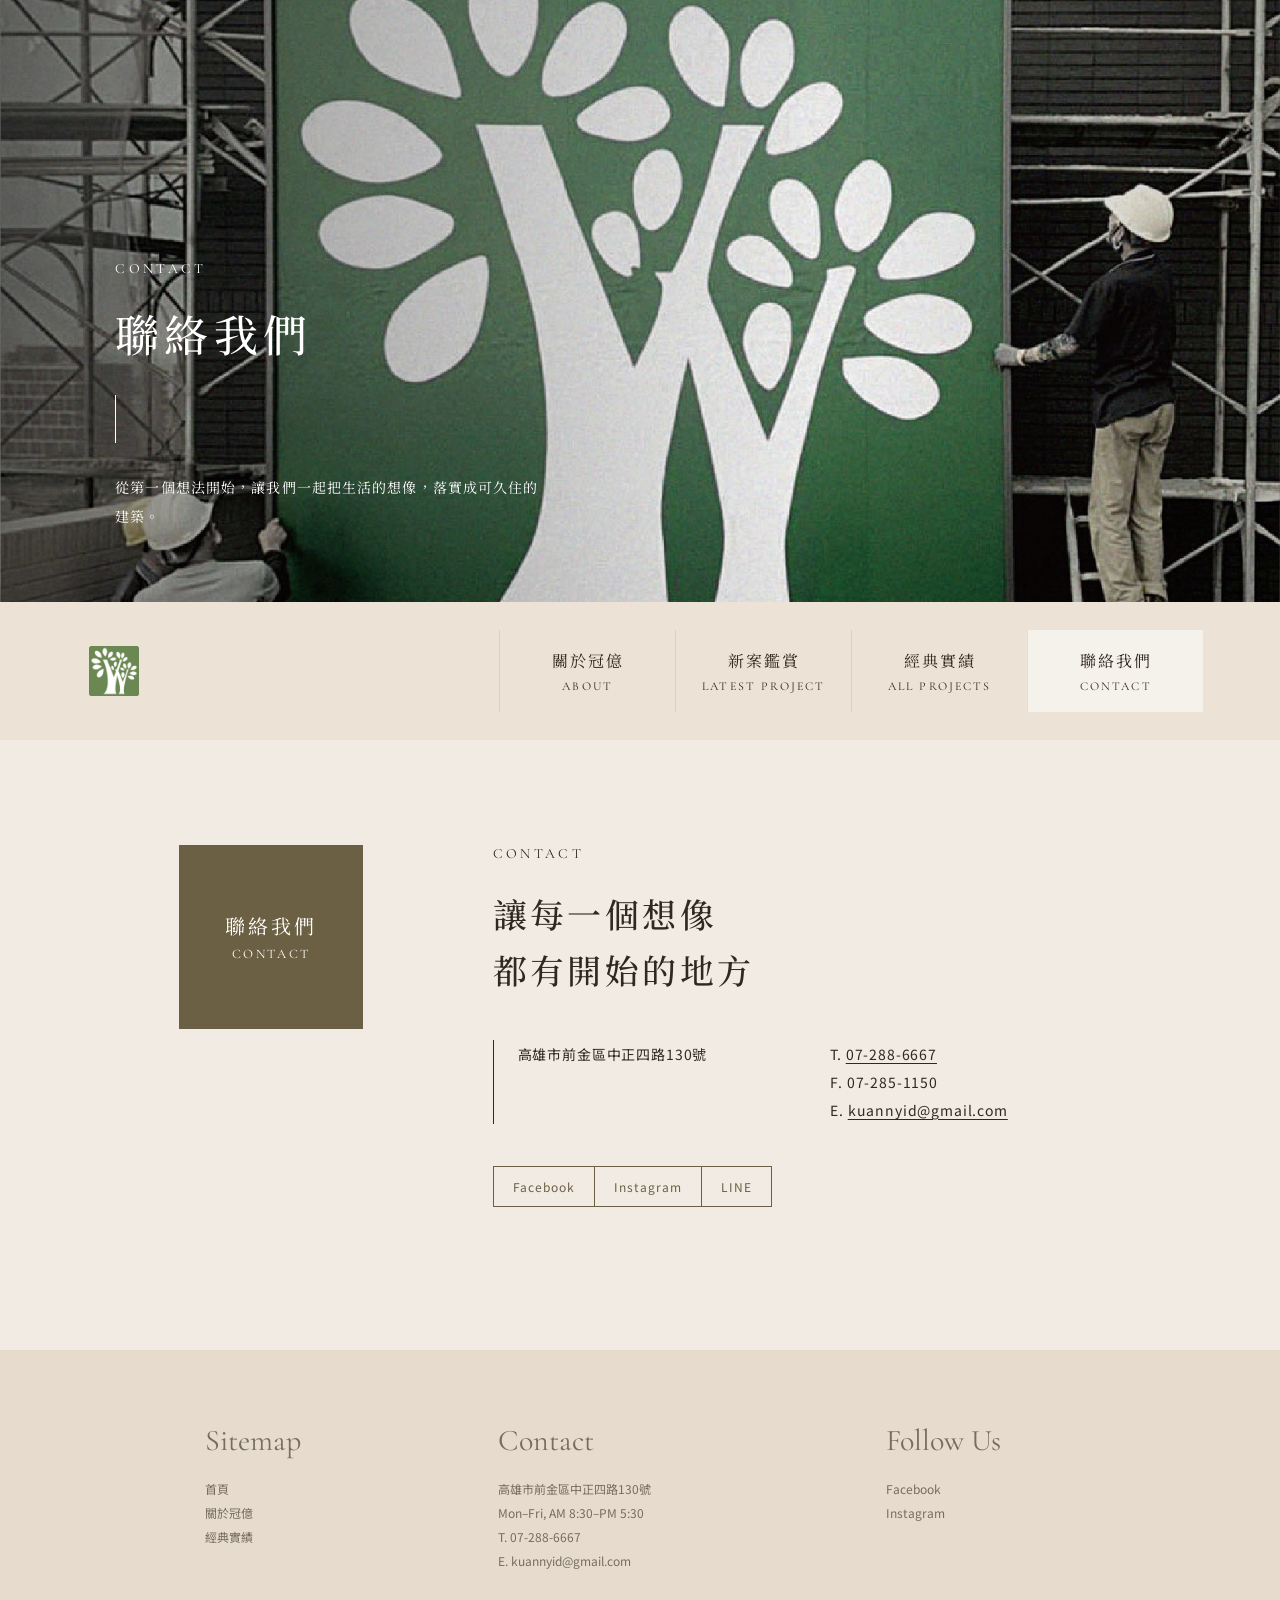
==== v2/new-design/contact.html @ d9b37ddb "feat: publish new design pages" ====
<!doctype html>
<html lang="zh-Hant">
  <head>
    <meta charset="UTF-8" />
    <meta name="viewport" content="width=device-width, initial-scale=1.0" />
    <meta name="description" content="聯絡冠億建設。" />
    <title>聯絡我們｜冠億建設</title>
    <link rel="preconnect" href="https://fonts.googleapis.com" />
    <link rel="preconnect" href="https://fonts.gstatic.com" crossorigin />
    <link href="https://fonts.googleapis.com/css2?family=Cormorant+Garamond:wght@400;500;600&family=Noto+Serif+TC:wght@400;500;600&family=Noto+Sans+TC:wght@400;500&display=swap" rel="stylesheet" />
    <link rel="icon" href="IMG/favicon.ico" sizes="any" />
    <link rel="stylesheet" href="new-styles.css?v=21" />
  </head>
  <body class="reference-page contact-page">
    <div class="mobile-contact">
    <header class="site-header"><a class="site-logo" href="new-index.html" aria-label="冠億建設首頁"><img src="IMG/logo.jpg" alt="" /><span class="sr-only">冠億建設</span></a><div class="site-menu"><button class="menu-button" type="button" aria-expanded="false" aria-controls="site-nav"><span></span><span></span><span></span><b class="sr-only">開啟選單</b></button><nav id="site-nav" aria-label="主要導覽"><button class="menu-close" type="button" aria-label="關閉選單">×</button><a href="new-index.html">首頁</a><a href="about.html">關於冠億</a><a href="projects.html">經典實績</a><a aria-current="page" href="contact.html">聯絡我們</a></nav></div></header>
    <main><section class="page-title contact-page-title"><p class="section-label">CONTACT</p><h1>聯絡我們</h1><p>從第一個想法開始，讓我們一起把生活的想像，落實成可久住的建築。</p></section></main>
    <footer class="contact-section"><img src="IMG/webp/contact-construction-sign.webp" alt="冠億建設施工中的品牌招牌" /><div class="contact-title"><span>聯絡我們</span><small>CONTACT</small></div><div class="contact-copy"><h2>Contact</h2><p>高雄市前金區中正四路130號<br />T. <a href="tel:+88672886667">07-288-6667</a><br />F. 07-285-1150<br />E. <a href="mailto:kuannyid@gmail.com">kuannyid@gmail.com</a></p></div><div class="social-links" aria-label="社群連結"><a href="contact.html">Facebook</a><a href="contact.html">Instagram</a><a href="contact.html">LINE</a></div><small class="copyright">© 2026 KUAN YI CONSTRUCTION.</small></footer>
    <footer class="mobile-footer"><div><h2>Sitemap</h2><a href="new-index.html">首頁</a><a href="about.html">關於冠億</a><a href="projects.html">經典實績</a></div><div><h2>Contact</h2><p>高雄市前金區中正四路130號<br />Mon–Fri, AM 8:30–PM 5:30<br />T. 07-288-6667<br />E. kuannyid@gmail.com</p></div><div><h2>Follow Us</h2><a href="contact.html">Facebook</a><a href="contact.html">Instagram</a></div></footer>
    </div>
    <main class="desktop-contact">
      <h1 class="sr-only">聯絡冠億建設</h1>
      <section class="desktop-contact-hero" aria-label="聯絡我們主視覺"><img src="IMG/contact-construction-sign.jpg" alt="冠億建設施工中的品牌招牌" /><div><p>CONTACT</p><h1>聯絡我們</h1><span></span><p>從第一個想法開始，讓我們一起把生活的想像，落實成可久住的建築。</p></div></section>
      <nav class="desktop-nav" aria-label="主要導覽"><a class="desktop-logo" href="new-index.html"><img src="IMG/logo.jpg" alt="" /><span class="sr-only">冠億建設</span></a><a href="about.html">關於冠億<small>ABOUT</small></a><a href="projects.html">新案鑑賞<small>LATEST PROJECT</small></a><a href="projects.html">經典實績<small>ALL PROJECTS</small></a><a aria-current="page" href="contact.html">聯絡我們<small>CONTACT</small></a></nav>
      <section class="desktop-contact-details" aria-labelledby="desktop-contact-title"><div class="desktop-contact-panel"><span>聯絡我們</span><small>CONTACT</small></div><div class="desktop-contact-copy"><p>CONTACT</p><h2 id="desktop-contact-title">讓每一個想像<br />都有開始的地方</h2><div><p>高雄市前金區中正四路130號</p><p>T. <a href="tel:+88672886667">07-288-6667</a><br />F. 07-285-1150<br />E. <a href="mailto:kuannyid@gmail.com">kuannyid@gmail.com</a></p></div><nav aria-label="社群連結"><a href="contact.html">Facebook</a><a href="contact.html">Instagram</a><a href="contact.html">LINE</a></nav></div></section>
      <footer class="desktop-footer"><div><h2>Sitemap</h2><a href="new-index.html">首頁</a><a href="about.html">關於冠億</a><a href="projects.html">經典實績</a></div><div><h2>Contact</h2><p>高雄市前金區中正四路130號<br />Mon–Fri, AM 8:30–PM 5:30<br />T. 07-288-6667<br />E. kuannyid@gmail.com</p></div><div><h2>Follow Us</h2><a href="contact.html">Facebook</a><a href="contact.html">Instagram</a></div></footer>
    </main>
    <script src="app.js?v=10"></script>
  </body>
</html>
---- v2/new-design/new-styles.css ----
:root { --paper:#e7dfd3; --paper-light:#f4f0e9; --ink:#31281f; --olive:#6b6043; --rose:#bca097; --line:rgba(49,40,31,.28); }
* { box-sizing:border-box; }
html { scroll-behavior:smooth; }
body { background:var(--paper); color:var(--ink); font-family:"Noto Serif TC",serif; margin:0; }
a { color:inherit; text-decoration:none; }
img { display:block; max-width:100%; }
button { font:inherit; }
::selection { background:var(--olive); color:#fff; }
.sr-only { clip:rect(0 0 0 0); clip-path:inset(50%); height:1px; overflow:hidden; position:absolute; white-space:nowrap; width:1px; }
main,.contact-section { margin:auto; max-width:540px; overflow:hidden; }
.hero { background:var(--paper-light); overflow:hidden; position:relative; }.hero-carousel { height:min(177.78vw,960px); min-height:560px; }.hero-carousel .carousel-track { aspect-ratio:auto; height:100%; }.hero-slide { inset:0; opacity:0; position:absolute; transition:opacity .5s ease; }.hero-slide.is-active { opacity:1; }.hero-slide img { height:100%; object-fit:cover; object-position:center; width:100%; }.hero-brand { background:rgba(244,240,233,.94); color:var(--ink); font-size:19px; height:84px; left:0; letter-spacing:.08em; line-height:1.1; padding:22px 9%; position:absolute; top:0; width:156px; z-index:2; }.hero-brand small { display:block; font-family:"Cormorant Garamond",serif; font-size:12px; letter-spacing:.2em; margin-top:3px; }.hero-caption { bottom:52px; color:#fff; left:0; padding:0 9%; position:absolute; text-align:center; text-shadow:0 1px 8px rgba(0,0,0,.35); width:100%; z-index:2; }.hero-caption p { font-size:21px; letter-spacing:.13em; margin:0 0 10px; }.hero-caption small { font-family:"Cormorant Garamond",serif; font-size:11px; letter-spacing:.2em; line-height:1.55; }.hero-carousel .carousel-pagination { bottom:20px; gap:9px; justify-content:flex-end; padding-right:9%; }.hero-carousel .carousel-pagination button { background:rgba(255,255,255,.72); border-color:#fff; }.hero-carousel .carousel-pagination button.is-active { background:#fff; }.hero-navigation { background:rgba(244,240,233,.94); height:84px; position:absolute; right:0; top:0; width:72px; z-index:3; }.hero-navigation .menu-button { position:relative; }.hero-navigation #site-nav { background:var(--paper-light); box-shadow:-12px 12px 24px rgba(49,40,31,.1); min-height:330px; padding:78px 26px 24px; position:absolute; right:0; top:0; width:235px; }.menu-button { align-items:center; background:transparent; border:0; cursor:pointer; display:flex; flex-direction:column; gap:7px; justify-content:center; min-height:62px; padding:16px 20px; position:absolute; right:0; top:0; width:72px; }.menu-button span { background:var(--ink); display:block; height:1px; width:28px; }#site-nav { display:none; padding:86px 24px 20px; }#site-nav.open { display:block; }#site-nav a { border-bottom:1px solid var(--line); display:block; font-size:16px; letter-spacing:.13em; padding:17px 0; text-align:center; }.section-label { font-family:"Cormorant Garamond",serif; font-size:12px; letter-spacing:.22em; margin:0 0 18px; }.section-heading h2,.belief-section h2,.sustainability-section h2,.contact-copy h2 { font-size:clamp(31px,8vw,45px); font-weight:500; letter-spacing:.05em; line-height:1.45; margin:0 0 27px; }.belief-section > p:last-child { font-size:15px; line-height:2.05; margin:0; }
.belief-section { background:var(--paper); padding:80px 9% 92px; text-align:center; }.belief-section h2 { font-size:clamp(29px,7vw,39px); }.belief-rule { background:var(--ink); height:42px; margin:30px auto; width:1px; }.belief-section > p:last-child { margin:auto; max-width:25ch; }
.history-section,.project-section { padding:76px 0 86px; }.history-section { background:var(--paper-light); }.project-section { background:var(--paper); }.section-heading { padding:0 9% 31px; }.section-heading h2 { margin:0; }
.carousel { overflow:hidden; position:relative; }.carousel-track { aspect-ratio:4 / 5.5; position:relative; }.history-card,.project-card { inset:0; opacity:0; position:absolute; transition:opacity .35s ease; }.history-card.is-active,.project-card.is-active { opacity:1; }.history-card { background:var(--paper); display:block; }.history-card > img { display:block; height:37%; margin:12% auto 0; object-fit:cover; width:74%; }.history-card-copy { padding:8% 0 0; text-align:center; }.history-card time { display:block; font-family:"Cormorant Garamond",serif; font-size:clamp(58px,14vw,76px); line-height:.84; }.history-card time em { color:var(--rose); display:block; font-style:normal; }.history-card-copy p { border-left:1px solid var(--ink); font-size:13px; line-height:1.9; margin:25px auto 0; max-width:190px; padding-left:13px; text-align:left; }
.project-card { background:var(--paper-light); display:grid; grid-template-rows:62% 38%; }.project-card > img { height:100%; object-fit:contain; object-position:center; padding:0; width:100%; }.project-card > div { padding:25px 13% 0; text-align:center; }.project-card span,.project-card p { font-family:"Noto Sans TC",sans-serif; font-size:12px; letter-spacing:.1em; margin:0; }.project-card h3 { color:var(--olive); font-size:clamp(35px,10vw,54px); font-weight:500; letter-spacing:.08em; margin:13px 0 4px; }.carousel-pagination { bottom:86px; display:flex; gap:8px; justify-content:center; left:0; position:absolute; right:0; z-index:2; }.carousel-pagination button { background:rgba(244,240,233,.82); border:1px solid var(--olive); border-radius:50%; cursor:pointer; height:9px; padding:0; width:9px; }.carousel-pagination button.is-active { background:var(--olive); }.carousel-pagination button:focus-visible { outline:2px solid var(--ink); outline-offset:3px; }.carousel-controls { bottom:20px; display:flex; gap:15px; justify-content:center; left:0; position:absolute; right:0; z-index:2; }.carousel-control { background:rgba(244,240,233,.88); border:1px solid var(--olive); border-radius:50%; cursor:pointer; height:55px; position:relative; width:55px; }.carousel-control::before { border-right:1px solid var(--olive); border-top:1px solid var(--olive); content:""; height:14px; left:18px; position:absolute; top:19px; transform:rotate(45deg); width:14px; }.carousel-prev::before { left:23px; transform:rotate(-135deg); }.carousel-control:focus-visible { outline:2px solid var(--ink); outline-offset:3px; }
.sustainability-section { background:var(--paper); }.sustainability-section > img { height:auto; width:100%; }
.contact-section { background:var(--paper-light); padding-bottom:48px; position:relative; }.contact-section > img { aspect-ratio:1; height:auto; object-fit:cover; object-position:center; width:100%; }.contact-title { align-items:center; background:var(--olive); color:#fff; display:flex; flex-direction:column; height:192px; justify-content:center; margin:-54px auto 0; position:relative; width:192px; }.contact-title span { font-size:21px; letter-spacing:.1em; }.contact-title small { font-family:"Cormorant Garamond",serif; font-size:16px; letter-spacing:.16em; margin-top:4px; }.contact-copy { padding:48px 13% 28px; }.contact-copy h2 { color:var(--olive); font-family:"Cormorant Garamond",serif; font-size:43px; margin-bottom:15px; }.contact-copy p { border-left:1px solid var(--line); color:#6e655c; font-family:"Noto Sans TC",sans-serif; font-size:13px; line-height:1.9; margin:0; padding-left:18px; }.social-links { display:flex; justify-content:center; padding:8px 9%; }.social-links a { border:1px solid var(--olive); color:var(--olive); font-family:"Noto Sans TC",sans-serif; font-size:11px; letter-spacing:.04em; padding:8px 10px; }.social-links a + a { border-left:0; }.copyright { color:#766d62; display:block; font-family:"Noto Sans TC",sans-serif; font-size:9px; margin-top:22px; text-align:center; }
.menu-close { background:transparent; border:0; color:var(--ink); cursor:pointer; font-family:"Noto Sans TC",sans-serif; font-size:32px; font-weight:300; height:58px; line-height:1; padding:0; position:absolute; right:7px; top:8px; width:58px; }.menu-close:focus-visible { outline:2px solid var(--ink); outline-offset:-5px; }.site-header { align-items:center; background:var(--paper-light); display:flex; height:84px; justify-content:space-between; margin:auto; max-width:540px; padding-left:9%; position:relative; z-index:3; }.site-logo { display:block; font-size:19px; letter-spacing:.08em; line-height:1.1; }.site-logo small { display:block; font-family:"Cormorant Garamond",serif; font-size:12px; letter-spacing:.2em; margin-top:3px; }.site-menu { align-self:stretch; position:relative; width:72px; }.site-menu .menu-button { position:relative; }.site-menu #site-nav { background:var(--paper-light); box-shadow:-12px 12px 24px rgba(49,40,31,.1); min-height:330px; padding:78px 26px 24px; position:absolute; right:0; top:0; width:235px; }.site-menu #site-nav a[aria-current="page"] { color:var(--olive); }
.home-intro { background:var(--paper-light); padding:80px 12% 82px; text-align:center; }.home-intro h2,.page-title h1,.page-intro h1 { font-size:clamp(32px,8vw,46px); font-weight:500; letter-spacing:.06em; line-height:1.4; margin:0 0 28px; }.home-intro > p:last-child,.page-title > p:last-child,.page-intro > div > p:last-child { font-size:14px; line-height:2; margin:0; }.home-links { background:var(--paper); padding:14px 9% 58px; }.home-links a { align-items:center; border-bottom:1px solid var(--line); display:grid; grid-template-columns:1fr auto; padding:25px 0; }.home-links span { font-family:"Cormorant Garamond",serif; font-size:12px; letter-spacing:.18em; }.home-links strong { font-size:22px; font-weight:500; grid-column:1; letter-spacing:.08em; margin-top:7px; }.home-links i { font-family:"Cormorant Garamond",serif; font-size:28px; font-style:normal; grid-column:2; grid-row:1 / span 2; }
.mobile-footer { background:#e6dbcd; display:grid; gap:34px; grid-template-columns:1fr 1.4fr; padding:54px 9% 48px; }.mobile-footer div:last-child { grid-column:1 / -1; }.mobile-footer h2 { color:#766d62; font-family:"Cormorant Garamond",serif; font-size:26px; font-weight:400; margin:0 0 12px; }.mobile-footer a,.mobile-footer p { color:#766d62; display:block; font-family:"Noto Sans TC",sans-serif; font-size:11px; line-height:1.95; margin:0; }
.page-intro > img { aspect-ratio:1.35; object-fit:cover; width:100%; }.page-intro > div { background:var(--paper-light); padding:66px 12% 74px; }.page-intro h1 { margin-bottom:28px; }.page-title { background:var(--paper-light); padding:68px 12% 62px; text-align:center; }.page-title h1 { margin-bottom:18px; }.contact-page-title { padding-bottom:68px; }.project-page { padding-top:0; }
.project-card h2 { color:var(--olive); font-size:clamp(35px,10vw,54px); font-weight:500; letter-spacing:.08em; margin:13px 0 4px; }
@media (min-width:541px) { body { background:#d9d0c4; }.reference-page { box-shadow:0 0 42px rgba(49,40,31,.16); margin:auto; max-width:540px; } }
@media (prefers-reduced-motion:reduce) { html { scroll-behavior:auto; }.history-card,.project-card { transition:none; } }
.hero-carousel { height:100svh; max-height:960px; }
.hero-brand { padding:22px 14px 0 22px; width:170px; }
.desktop-home { display:none; }
.desktop-about { display:none; }
.desktop-projects { display:none; }
.desktop-contact { display:none; }
@media (min-width:1024px) {
  .home-page { background:#e6dbcd; max-width:none; width:100%; }
  .home-page main { max-width:none; overflow:visible; }
  .home-page .mobile-home { display:none; }
  .home-page .desktop-home { display:block; }
  .desktop-hero { height:min(47vw,740px); min-height:560px; }
  .desktop-hero .carousel-track { aspect-ratio:auto; height:100%; }
  .desktop-hero-slide { inset:0; opacity:0; position:absolute; transition:opacity .5s ease; }
  .desktop-hero-slide.is-active { opacity:1; }
  .desktop-hero-slide img { height:100%; object-fit:cover; object-position:center; width:100%; }
  .desktop-hero::after { background:linear-gradient(90deg,rgba(0,0,0,.35),transparent 58%,rgba(0,0,0,.22)); content:""; inset:0; pointer-events:none; position:absolute; }
  .desktop-hero-caption { bottom:70px; color:#fff; left:9%; position:absolute; text-shadow:0 1px 8px rgba(0,0,0,.35); z-index:1; }
  .desktop-hero-caption p { font-size:26px; letter-spacing:.16em; margin:0 0 10px; }
  .desktop-hero-caption small { font-family:"Cormorant Garamond",serif; font-size:14px; letter-spacing:.2em; }
  .desktop-hero .carousel-pagination { display:none; }
  .desktop-hero .carousel-controls { bottom:44px; justify-content:flex-end; padding-right:7%; z-index:2; }
  .desktop-hero .carousel-control { background:transparent; border:0; border-radius:0; height:48px; width:64px; }
  .desktop-hero .carousel-control::before { border-color:#fff; height:20px; left:17px; top:14px; width:20px; }
  .desktop-hero .carousel-prev::before { left:27px; }
  .desktop-nav { align-items:center; background:#ece2d5; display:grid; grid-template-columns:2.4fr repeat(4,1fr); min-height:138px; padding:0 6%; }
  .desktop-nav > a { font-size:16px; letter-spacing:.12em; padding:19px 12px; text-align:center; }
  .desktop-nav > a:not(.desktop-logo) { border-left:1px solid rgba(49,40,31,.09); }
  .desktop-nav > a[aria-current="page"] { background:rgba(255,255,255,.52); }
  .desktop-nav small { display:block; font-family:"Cormorant Garamond",serif; font-size:12px; letter-spacing:.18em; margin-top:7px; }
  .desktop-nav .desktop-logo { font-family:"Noto Sans TC",sans-serif; font-size:22px; font-weight:500; text-align:left; }
  .desktop-ethos { background:linear-gradient(110deg,#e6dbcd 55%,#f2ece4); display:grid; grid-template-columns:52% 48%; min-height:760px; position:relative; }
  .desktop-ethos > img { height:500px; margin-top:0; object-fit:cover; width:100%; }
  .desktop-ethos-label,.desktop-panel { align-items:center; background:var(--olive); color:#fff; display:flex; flex-direction:column; justify-content:center; }
  .desktop-ethos-label { height:180px; left:calc(52% - 90px); position:absolute; top:0; width:180px; }
  .desktop-ethos-label span,.desktop-panel span { font-size:18px; letter-spacing:.16em; }
  .desktop-ethos-label small,.desktop-panel small { font-family:"Cormorant Garamond",serif; font-size:13px; letter-spacing:.2em; margin-top:6px; }
  .desktop-ethos-copy { align-self:end; justify-self:center; max-width:360px; padding:90px 44px 95px; }
  .desktop-ethos-copy h2,.desktop-essential-copy h2 { font-size:29px; font-weight:500; letter-spacing:.12em; line-height:1.65; margin:0 0 34px; }
  .desktop-ethos-copy p,.desktop-essential-copy p { font-size:14px; letter-spacing:.08em; line-height:2.1; margin:0; }
  .desktop-essential { background:#e6dbcd; display:grid; grid-template-columns:42% 58%; min-height:780px; padding:90px 9% 120px; }
  .desktop-essential-copy { align-self:center; max-width:360px; padding-right:52px; }
  .desktop-panel { height:180px; margin-bottom:75px; width:180px; }
  .desktop-essential > img { height:580px; object-fit:cover; width:100%; }
  .desktop-history { background:#b59d90; min-height:770px; overflow:hidden; padding:105px 8% 0; position:relative; }
  .desktop-history-cards { display:grid; gap:9%; grid-template-columns:1fr 1fr; margin:0 auto; max-width:1120px; }
  .desktop-history-cards article { align-items:end; display:grid; gap:26px; grid-template-columns:1fr 1fr; }
  .desktop-history-cards article:nth-child(2) { align-items:start; }
  .desktop-history-cards img { aspect-ratio:1.22; object-fit:cover; width:100%; }
  .desktop-history time { color:var(--ink); display:block; font-family:"Cormorant Garamond",serif; font-size:52px; line-height:.86; }
  .desktop-history time em { color:#e4c9c0; display:block; font-style:normal; }
  .desktop-history p { border-left:1px solid var(--ink); font-size:13px; line-height:1.9; margin:24px 0 0; padding-left:15px; }
  .desktop-history > h2 { align-items:center; background:var(--olive); border-radius:160px 160px 0 0; bottom:0; color:#fff; display:flex; flex-direction:column; font-size:21px; font-weight:500; height:185px; justify-content:center; left:calc(50% - 92px); letter-spacing:.15em; margin:0; position:absolute; width:185px; }
  .desktop-history > h2 small { font-family:"Cormorant Garamond",serif; font-size:13px; letter-spacing:.18em; margin-top:8px; }
  .desktop-sustainability { height:660px; overflow:hidden; position:relative; }
  .desktop-sustainability > img { height:100%; object-fit:cover; object-position:center 68%; width:100%; }
  .desktop-sustainability::after { background:rgba(69,42,38,.16); content:""; inset:0; position:absolute; }
  .desktop-sustainability > div { color:var(--ink); left:50%; max-width:620px; position:absolute; text-align:center; top:50%; transform:translate(-50%,-50%); width:70%; z-index:1; }
  .desktop-sustainability small { font-size:14px; letter-spacing:.2em; }
  .desktop-sustainability h2 { font-size:32px; font-weight:500; letter-spacing:.14em; margin:34px 0 20px; }
  .desktop-sustainability p { font-size:14px; letter-spacing:.1em; line-height:2; }
  .desktop-footer { background:#e6dbcd; display:grid; gap:12%; grid-template-columns:1fr 1.5fr 1fr; padding:72px 16%; }
  .desktop-footer h2 { color:#766d62; font-family:"Cormorant Garamond",serif; font-size:30px; font-weight:400; margin:0 0 18px; }
  .desktop-footer a,.desktop-footer p { color:#766d62; display:block; font-family:"Noto Sans TC",sans-serif; font-size:12px; line-height:2; margin:0; }
}
@media (min-width:1024px) {
  .about-page { background:#e6dbcd; max-width:none; width:100%; }
  .about-page .site-header,.about-page .mobile-about { display:none; }
  .about-page main { max-width:none; overflow:visible; }
  .about-page .desktop-about { display:block; }
  .desktop-about-hero { background:#e6dbcd; display:grid; grid-template-columns:57% 43%; min-height:710px; }
  .desktop-about-hero > img { height:560px; object-fit:cover; width:100%; }
  .desktop-about-hero > div { align-self:end; max-width:440px; padding:0 9% 98px; }
  .desktop-about-hero > div > p:first-child,.desktop-about-belief-copy > p:first-child,.desktop-about-history header > p { font-family:"Cormorant Garamond",serif; font-size:14px; letter-spacing:.24em; margin:0 0 28px; }
  .desktop-about-hero h1 { font-size:38px; font-weight:500; letter-spacing:.03em; line-height:1.5; margin:0; }
  .desktop-about-hero span { background:var(--ink); display:block; height:48px; margin:34px 0; width:1px; }
  .desktop-about-hero > div > p:last-child { font-size:14px; letter-spacing:.08em; line-height:2.1; margin:0; }
  .desktop-about-belief { background:#f1ebe3; display:grid; grid-template-columns:24% 32% 44%; min-height:650px; padding:105px 9%; }
  .desktop-about-panel { align-self:start; align-items:center; background:var(--olive); color:#fff; display:flex; flex-direction:column; height:178px; justify-content:center; width:178px; }
  .desktop-about-panel span { font-size:18px; letter-spacing:.16em; }
  .desktop-about-panel small { font-family:"Cormorant Garamond",serif; font-size:13px; letter-spacing:.2em; margin-top:6px; }
  .desktop-about-belief-copy { align-self:center; padding-right:48px; }
  .desktop-about-belief-copy h2 { font-size:32px; font-weight:500; letter-spacing:.1em; line-height:1.65; margin:0 0 36px; }
  .desktop-about-belief-copy > p:last-child { font-size:14px; letter-spacing:.08em; line-height:2.05; margin:0; }
  .desktop-about-belief > img { align-self:center; height:460px; object-fit:cover; width:100%; }
  .desktop-about-history { background:#b59d90; padding:100px 7% 115px; }
  .desktop-about-history header { color:var(--ink); text-align:center; }
  .desktop-about-history header > p { margin-bottom:12px; }
  .desktop-about-history h2 { font-size:36px; font-weight:500; letter-spacing:.14em; margin:0 0 65px; }
  .desktop-about-history-grid { display:grid; gap:30px; grid-template-columns:repeat(5,1fr); margin:0 auto; max-width:1440px; }
  .desktop-about-history-grid article { min-width:0; }
  .desktop-about-history-grid img { aspect-ratio:1; object-fit:cover; width:100%; }
  .desktop-about-history-grid time { display:block; font-family:"Cormorant Garamond",serif; font-size:34px; line-height:.9; margin-top:24px; }
  .desktop-about-history-grid time em { color:#ead3ca; display:block; font-style:normal; }
  .desktop-about-history-grid p { border-left:1px solid var(--ink); font-size:12px; line-height:1.9; margin:20px 0 0; padding-left:12px; }
}
@media (min-width:1024px) {
  body.reference-page.projects-page { background:#e6dbcd; max-width:none; width:100%; }
  .projects-page .mobile-projects { display:none; }
  .projects-page .desktop-projects { display:block; margin-left:calc(50% - 50vw); max-width:none; width:100vw; }
  .desktop-projects-hero { height:min(47vw,740px); min-height:560px; overflow:hidden; position:relative; }
  .desktop-projects-hero > img { height:100%; object-fit:cover; object-position:center; width:100%; }
  .desktop-projects-hero::after { background:linear-gradient(90deg,rgba(0,0,0,.38),transparent 64%); content:""; inset:0; position:absolute; }
  .desktop-projects-hero > div { bottom:70px; color:#fff; left:9%; max-width:410px; position:absolute; z-index:1; }
  .desktop-projects-hero > div > p:first-child,.desktop-projects-grid-section header > p:first-child { font-family:"Cormorant Garamond",serif; font-size:14px; letter-spacing:.24em; margin:0 0 24px; }
  .desktop-projects-hero h1 { font-size:44px; font-weight:500; letter-spacing:.12em; margin:0; }
  .desktop-projects-hero span,.desktop-projects-grid-section header > span { background:currentColor; display:block; height:48px; margin:30px 0; width:1px; }
  .desktop-projects-hero > div > p:last-child { font-size:14px; letter-spacing:.08em; line-height:2.1; margin:0; }
  .desktop-projects-grid-section { background:#f1ebe3; padding:104px 9% 130px; }
  .desktop-projects-grid-section header { margin:0 auto 72px; max-width:540px; text-align:center; }
  .desktop-projects-grid-section header > p:first-child { margin-bottom:17px; }
  .desktop-projects-grid-section h2 { font-size:38px; font-weight:500; letter-spacing:.13em; margin:0; }
  .desktop-projects-grid-section header > span { margin:26px auto; }
  .desktop-projects-grid-section header > p:last-child { font-size:14px; letter-spacing:.08em; line-height:2; margin:0; }
  .desktop-projects-grid { display:grid; gap:66px 42px; grid-template-columns:repeat(3,minmax(0,1fr)); margin:0 auto; max-width:1240px; }
  .desktop-projects-grid article { background:var(--paper-light); display:grid; grid-template-rows:auto auto; min-width:0; }
  .desktop-projects-grid img { aspect-ratio:4 / 5; display:block; height:auto; object-fit:cover; object-position:center; padding:0; width:100%; }
  .desktop-projects-grid article > div { padding:24px 26px 29px; text-align:center; }
  .desktop-projects-grid span,.desktop-projects-grid p { font-family:"Noto Sans TC",sans-serif; font-size:12px; letter-spacing:.1em; margin:0; }
  .desktop-projects-grid h3 { color:var(--olive); font-size:29px; font-weight:500; letter-spacing:.1em; margin:12px 0 6px; }
}
@media (min-width:1024px) {
  body.reference-page.contact-page { background:#e6dbcd; max-width:none; width:100%; }
  .contact-page .mobile-contact { display:none; }
  .contact-page .desktop-contact { display:block; margin-left:calc(50% - 50vw); max-width:none; width:100vw; }
  .desktop-contact-hero { height:min(47vw,740px); min-height:560px; overflow:hidden; position:relative; }
  .desktop-contact-hero > img { height:100%; object-fit:cover; object-position:center; width:100%; }
  .desktop-contact-hero::after { background:linear-gradient(90deg,rgba(0,0,0,.46),transparent 64%,rgba(0,0,0,.14)); content:""; inset:0; position:absolute; }
  .desktop-contact-hero > div { bottom:70px; color:#fff; left:9%; max-width:430px; position:absolute; z-index:1; }
  .desktop-contact-hero > div > p:first-child,.desktop-contact-copy > p:first-child { font-family:"Cormorant Garamond",serif; font-size:14px; letter-spacing:.24em; margin:0 0 24px; }
  .desktop-contact-hero h1 { font-size:44px; font-weight:500; letter-spacing:.12em; margin:0; }
  .desktop-contact-hero span { background:currentColor; display:block; height:48px; margin:30px 0; width:1px; }
  .desktop-contact-hero > div > p:last-child { font-size:14px; letter-spacing:.08em; line-height:2.1; margin:0; }
  .desktop-contact-details { background:#f1ebe3; display:grid; grid-template-columns:34% 1fr; min-height:610px; padding:105px 14%; }
  .desktop-contact-panel { align-self:start; align-items:center; background:var(--olive); color:#fff; display:flex; flex-direction:column; height:184px; justify-content:center; width:184px; }
  .desktop-contact-panel span { font-size:20px; letter-spacing:.16em; }
  .desktop-contact-panel small { font-family:"Cormorant Garamond",serif; font-size:13px; letter-spacing:.2em; margin-top:6px; }
  .desktop-contact-copy { max-width:610px; }
  .desktop-contact-copy h2 { font-size:34px; font-weight:500; letter-spacing:.1em; line-height:1.65; margin:0 0 42px; }
  .desktop-contact-copy > div { border-left:1px solid var(--ink); display:grid; gap:42px; grid-template-columns:1fr 1fr; margin-bottom:42px; padding-left:24px; }
  .desktop-contact-copy > div p { font-family:"Noto Sans TC",sans-serif; font-size:14px; letter-spacing:.06em; line-height:2; margin:0; }
  .desktop-contact-copy a { text-decoration:underline; text-decoration-thickness:1px; text-underline-offset:3px; }
  .desktop-contact-copy nav { display:flex; }
  .desktop-contact-copy nav a { border:1px solid var(--olive); color:var(--olive); font-family:"Noto Sans TC",sans-serif; font-size:12px; letter-spacing:.08em; padding:11px 19px; text-decoration:none; }
  .desktop-contact-copy nav a + a { border-left:0; }
}

.hero-brand { align-items:center; display:flex; padding:14px 22px; }
.hero-brand img { height:52px; object-fit:contain; width:52px; }
.hero-carousel .hero-brand { background:transparent; height:56px; left:14px; padding:0; top:14px; width:56px; }
.hero-carousel .hero-navigation { background:transparent; height:56px; right:14px; top:14px; width:56px; }
.hero-carousel .menu-button { min-height:56px; padding:14px; width:56px; }
.hero-carousel .menu-button span { width:22px; }
.site-logo { align-items:center; display:flex; }
.site-logo img { height:46px; object-fit:contain; width:46px; }
@media (max-width:1023px) {
  .hero-carousel::before { background:var(--paper-light); content:""; height:72px; left:50%; position:fixed; top:0; transform:translateX(-50%); width:min(100vw,540px); z-index:10; }
  .hero-carousel .hero-brand { left:max(14px,calc(50% - 256px)); position:fixed; top:8px; z-index:11; }
  .hero-carousel .hero-navigation { position:fixed; right:max(14px,calc(50% - 256px)); top:8px; z-index:11; }
  .site-header { height:72px; left:50%; max-width:540px; padding-left:16px; position:fixed; top:0; transform:translateX(-50%); width:100%; z-index:20; }
  .site-logo img { height:44px; width:44px; }
  .site-menu { width:56px; }
  .site-menu .menu-button { min-height:56px; padding:14px; width:56px; }
  .site-menu .menu-button span { width:22px; }
  .mobile-about { padding-top:72px; }
  .mobile-projects > main,.mobile-contact > main { padding-top:72px; }
}
@media (min-width:1024px) {
  .desktop-nav .desktop-logo { align-items:center; display:flex; }
  .desktop-nav .desktop-logo img { height:50px; object-fit:contain; width:50px; }
}
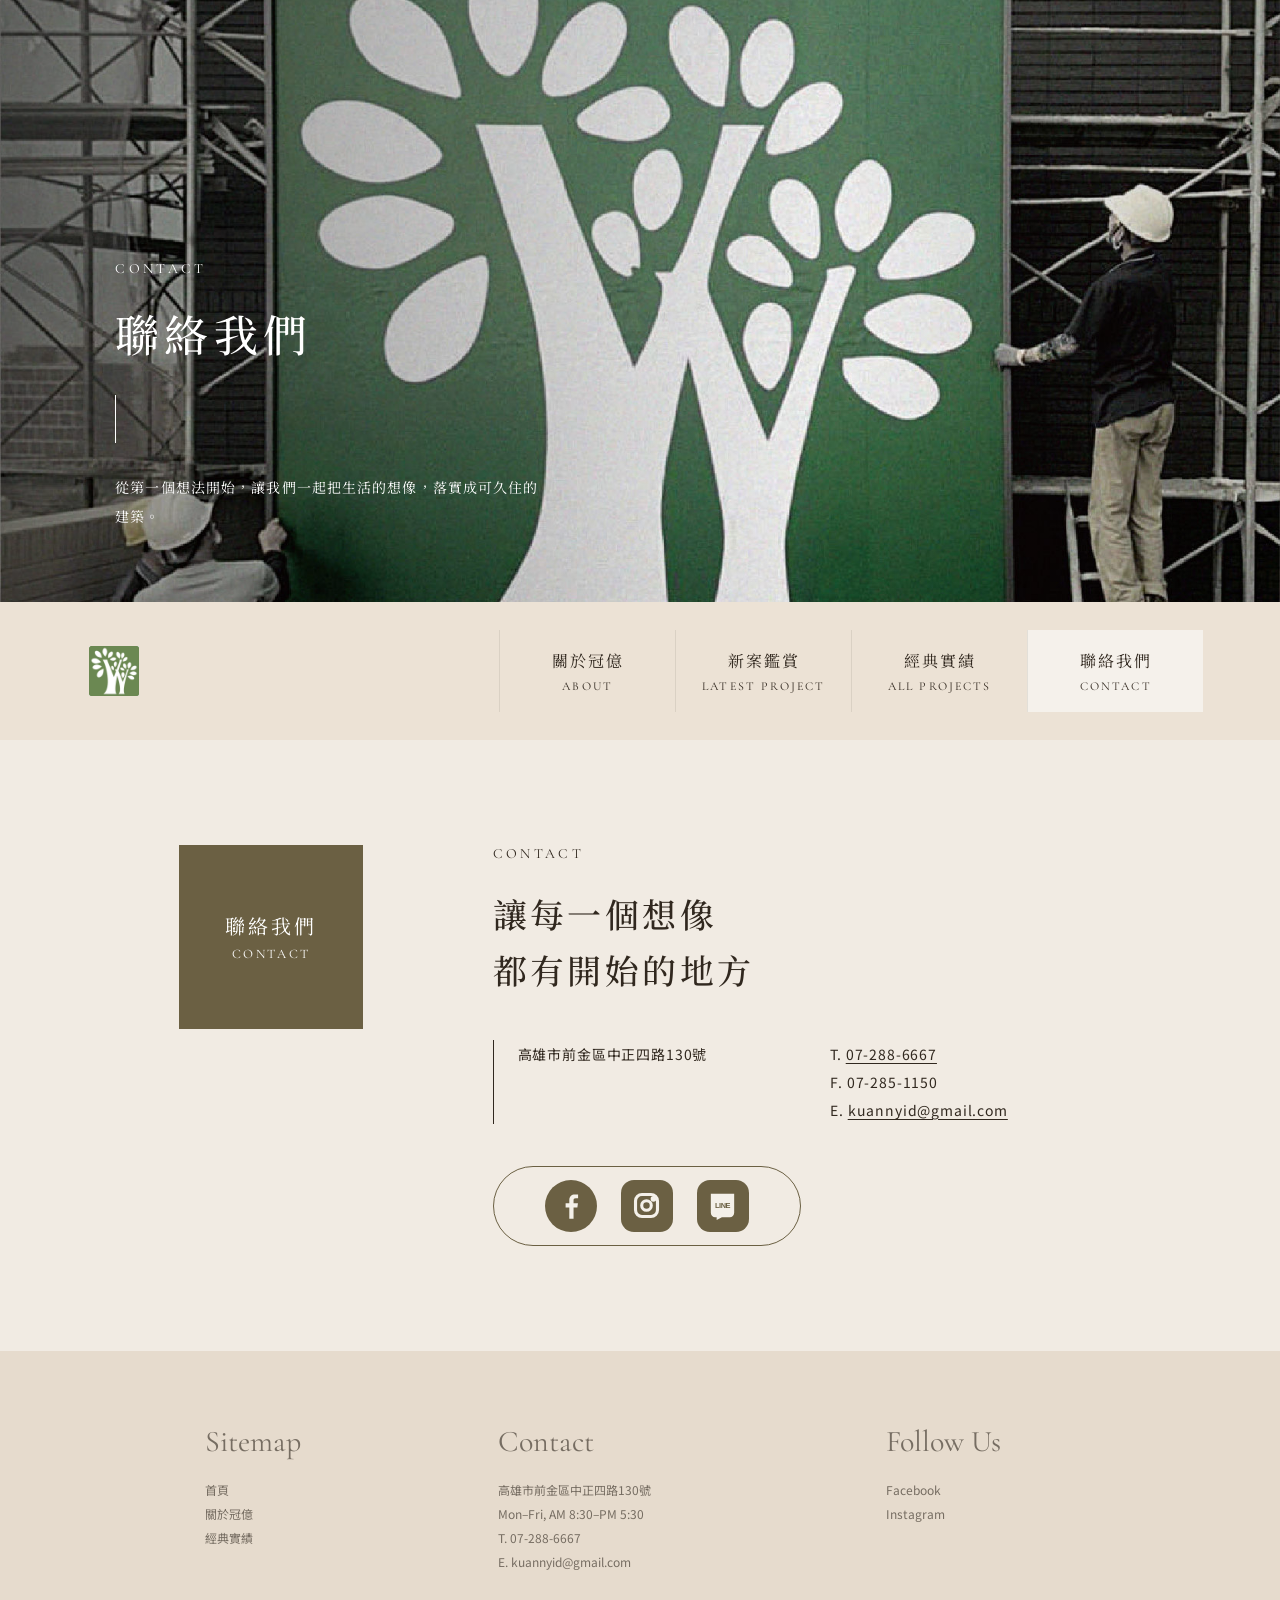
==== commit 59cac05f: "feat: refine Kuannyi site layouts" ====
--- a/v2/new-design/contact.html
+++ b/v2/new-design/contact.html
@@ -9,20 +9,20 @@
     <link rel="preconnect" href="https://fonts.gstatic.com" crossorigin />
     <link href="https://fonts.googleapis.com/css2?family=Cormorant+Garamond:wght@400;500;600&family=Noto+Serif+TC:wght@400;500;600&family=Noto+Sans+TC:wght@400;500&display=swap" rel="stylesheet" />
     <link rel="icon" href="IMG/favicon.ico" sizes="any" />
-    <link rel="stylesheet" href="new-styles.css?v=21" />
+    <link rel="stylesheet" href="new-styles.css?v=37" />
   </head>
   <body class="reference-page contact-page">
     <div class="mobile-contact">
     <header class="site-header"><a class="site-logo" href="new-index.html" aria-label="冠億建設首頁"><img src="IMG/logo.jpg" alt="" /><span class="sr-only">冠億建設</span></a><div class="site-menu"><button class="menu-button" type="button" aria-expanded="false" aria-controls="site-nav"><span></span><span></span><span></span><b class="sr-only">開啟選單</b></button><nav id="site-nav" aria-label="主要導覽"><button class="menu-close" type="button" aria-label="關閉選單">×</button><a href="new-index.html">首頁</a><a href="about.html">關於冠億</a><a href="projects.html">經典實績</a><a aria-current="page" href="contact.html">聯絡我們</a></nav></div></header>
     <main><section class="page-title contact-page-title"><p class="section-label">CONTACT</p><h1>聯絡我們</h1><p>從第一個想法開始，讓我們一起把生活的想像，落實成可久住的建築。</p></section></main>
-    <footer class="contact-section"><img src="IMG/webp/contact-construction-sign.webp" alt="冠億建設施工中的品牌招牌" /><div class="contact-title"><span>聯絡我們</span><small>CONTACT</small></div><div class="contact-copy"><h2>Contact</h2><p>高雄市前金區中正四路130號<br />T. <a href="tel:+88672886667">07-288-6667</a><br />F. 07-285-1150<br />E. <a href="mailto:kuannyid@gmail.com">kuannyid@gmail.com</a></p></div><div class="social-links" aria-label="社群連結"><a href="contact.html">Facebook</a><a href="contact.html">Instagram</a><a href="contact.html">LINE</a></div><small class="copyright">© 2026 KUAN YI CONSTRUCTION.</small></footer>
+    <footer class="contact-section"><img src="IMG/webp/contact-construction-sign.webp" alt="冠億建設施工中的品牌招牌" /><div class="contact-title"><span>聯絡我們</span><small>CONTACT</small></div><div class="contact-copy"><h2>Contact</h2><p>高雄市前金區中正四路130號<br />T. <a href="tel:+88672886667">07-288-6667</a><br />F. 07-285-1150<br />E. <a href="mailto:kuannyid@gmail.com">kuannyid@gmail.com</a></p></div><div class="social-links" aria-label="社群連結"><a class="social-facebook" href="https://www.facebook.com/KUANNYIDEVELOPMENT/"><svg viewBox="0 0 24 24" aria-hidden="true"><path d="M13.8 21v-8h2.7l.4-3h-3.1V8.1c0-.9.3-1.5 1.6-1.5H17V3.9c-.3 0-1.2-.1-2.3-.1-2.3 0-3.9 1.4-3.9 4V10H8.2v3h2.6v8h3Z" /></svg><span class="sr-only">Facebook</span></a><a class="social-instagram" href="https://www.instagram.com/kuannyi/"><svg viewBox="0 0 24 24" aria-hidden="true"><rect x="3.5" y="3.5" width="17" height="17" rx="5" /><circle cx="12" cy="12" r="3.7" /><circle cx="17.4" cy="6.8" r="1" class="social-dot" /></svg><span class="sr-only">Instagram</span></a><a class="social-line" href="contact.html"><svg viewBox="0 0 24 24" aria-hidden="true"><path d="M4 4h16v13a3 3 0 0 1-3 3h-5.4L8 22v-2H7a3 3 0 0 1-3-3V4Z" /><text x="12" y="14" text-anchor="middle">LINE</text></svg><span class="sr-only">LINE</span></a></div><small class="copyright">© 2026 KUANN YI CONSTRUCTION.</small></footer>
     <footer class="mobile-footer"><div><h2>Sitemap</h2><a href="new-index.html">首頁</a><a href="about.html">關於冠億</a><a href="projects.html">經典實績</a></div><div><h2>Contact</h2><p>高雄市前金區中正四路130號<br />Mon–Fri, AM 8:30–PM 5:30<br />T. 07-288-6667<br />E. kuannyid@gmail.com</p></div><div><h2>Follow Us</h2><a href="contact.html">Facebook</a><a href="contact.html">Instagram</a></div></footer>
     </div>
     <main class="desktop-contact">
       <h1 class="sr-only">聯絡冠億建設</h1>
       <section class="desktop-contact-hero" aria-label="聯絡我們主視覺"><img src="IMG/contact-construction-sign.jpg" alt="冠億建設施工中的品牌招牌" /><div><p>CONTACT</p><h1>聯絡我們</h1><span></span><p>從第一個想法開始，讓我們一起把生活的想像，落實成可久住的建築。</p></div></section>
       <nav class="desktop-nav" aria-label="主要導覽"><a class="desktop-logo" href="new-index.html"><img src="IMG/logo.jpg" alt="" /><span class="sr-only">冠億建設</span></a><a href="about.html">關於冠億<small>ABOUT</small></a><a href="projects.html">新案鑑賞<small>LATEST PROJECT</small></a><a href="projects.html">經典實績<small>ALL PROJECTS</small></a><a aria-current="page" href="contact.html">聯絡我們<small>CONTACT</small></a></nav>
-      <section class="desktop-contact-details" aria-labelledby="desktop-contact-title"><div class="desktop-contact-panel"><span>聯絡我們</span><small>CONTACT</small></div><div class="desktop-contact-copy"><p>CONTACT</p><h2 id="desktop-contact-title">讓每一個想像<br />都有開始的地方</h2><div><p>高雄市前金區中正四路130號</p><p>T. <a href="tel:+88672886667">07-288-6667</a><br />F. 07-285-1150<br />E. <a href="mailto:kuannyid@gmail.com">kuannyid@gmail.com</a></p></div><nav aria-label="社群連結"><a href="contact.html">Facebook</a><a href="contact.html">Instagram</a><a href="contact.html">LINE</a></nav></div></section>
+      <section class="desktop-contact-details" aria-labelledby="desktop-contact-title"><div class="desktop-contact-panel"><span>聯絡我們</span><small>CONTACT</small></div><div class="desktop-contact-copy"><p>CONTACT</p><h2 id="desktop-contact-title">讓每一個想像<br />都有開始的地方</h2><div class="desktop-contact-info"><p>高雄市前金區中正四路130號</p><p>T. <a href="tel:+88672886667">07-288-6667</a><br />F. 07-285-1150<br />E. <a href="mailto:kuannyid@gmail.com">kuannyid@gmail.com</a></p></div><div class="social-links desktop-social-links" aria-label="社群連結"><a class="social-facebook" href="https://www.facebook.com/KUANNYIDEVELOPMENT/"><svg viewBox="0 0 24 24" aria-hidden="true"><path d="M13.8 21v-8h2.7l.4-3h-3.1V8.1c0-.9.3-1.5 1.6-1.5H17V3.9c-.3 0-1.2-.1-2.3-.1-2.3 0-3.9 1.4-3.9 4V10H8.2v3h2.6v8h3Z" /></svg><span class="sr-only">Facebook</span></a><a class="social-instagram" href="https://www.instagram.com/kuannyi/"><svg viewBox="0 0 24 24" aria-hidden="true"><rect x="3.5" y="3.5" width="17" height="17" rx="5" /><circle cx="12" cy="12" r="3.7" /><circle cx="17.4" cy="6.8" r="1" class="social-dot" /></svg><span class="sr-only">Instagram</span></a><a class="social-line" href="contact.html"><svg viewBox="0 0 24 24" aria-hidden="true"><path d="M4 4h16v13a3 3 0 0 1-3 3h-5.4L8 22v-2H7a3 3 0 0 1-3-3V4Z" /><text x="12" y="14" text-anchor="middle">LINE</text></svg><span class="sr-only">LINE</span></a></div></div></section>
       <footer class="desktop-footer"><div><h2>Sitemap</h2><a href="new-index.html">首頁</a><a href="about.html">關於冠億</a><a href="projects.html">經典實績</a></div><div><h2>Contact</h2><p>高雄市前金區中正四路130號<br />Mon–Fri, AM 8:30–PM 5:30<br />T. 07-288-6667<br />E. kuannyid@gmail.com</p></div><div><h2>Follow Us</h2><a href="contact.html">Facebook</a><a href="contact.html">Instagram</a></div></footer>
     </main>
     <script src="app.js?v=10"></script>
--- a/v2/new-design/new-styles.css
+++ b/v2/new-design/new-styles.css
@@ -14,7 +14,7 @@
 .carousel { overflow:hidden; position:relative; }.carousel-track { aspect-ratio:4 / 5.5; position:relative; }.history-card,.project-card { inset:0; opacity:0; position:absolute; transition:opacity .35s ease; }.history-card.is-active,.project-card.is-active { opacity:1; }.history-card { background:var(--paper); display:block; }.history-card > img { display:block; height:37%; margin:12% auto 0; object-fit:cover; width:74%; }.history-card-copy { padding:8% 0 0; text-align:center; }.history-card time { display:block; font-family:"Cormorant Garamond",serif; font-size:clamp(58px,14vw,76px); line-height:.84; }.history-card time em { color:var(--rose); display:block; font-style:normal; }.history-card-copy p { border-left:1px solid var(--ink); font-size:13px; line-height:1.9; margin:25px auto 0; max-width:190px; padding-left:13px; text-align:left; }
 .project-card { background:var(--paper-light); display:grid; grid-template-rows:62% 38%; }.project-card > img { height:100%; object-fit:contain; object-position:center; padding:0; width:100%; }.project-card > div { padding:25px 13% 0; text-align:center; }.project-card span,.project-card p { font-family:"Noto Sans TC",sans-serif; font-size:12px; letter-spacing:.1em; margin:0; }.project-card h3 { color:var(--olive); font-size:clamp(35px,10vw,54px); font-weight:500; letter-spacing:.08em; margin:13px 0 4px; }.carousel-pagination { bottom:86px; display:flex; gap:8px; justify-content:center; left:0; position:absolute; right:0; z-index:2; }.carousel-pagination button { background:rgba(244,240,233,.82); border:1px solid var(--olive); border-radius:50%; cursor:pointer; height:9px; padding:0; width:9px; }.carousel-pagination button.is-active { background:var(--olive); }.carousel-pagination button:focus-visible { outline:2px solid var(--ink); outline-offset:3px; }.carousel-controls { bottom:20px; display:flex; gap:15px; justify-content:center; left:0; position:absolute; right:0; z-index:2; }.carousel-control { background:rgba(244,240,233,.88); border:1px solid var(--olive); border-radius:50%; cursor:pointer; height:55px; position:relative; width:55px; }.carousel-control::before { border-right:1px solid var(--olive); border-top:1px solid var(--olive); content:""; height:14px; left:18px; position:absolute; top:19px; transform:rotate(45deg); width:14px; }.carousel-prev::before { left:23px; transform:rotate(-135deg); }.carousel-control:focus-visible { outline:2px solid var(--ink); outline-offset:3px; }
 .sustainability-section { background:var(--paper); }.sustainability-section > img { height:auto; width:100%; }
-.contact-section { background:var(--paper-light); padding-bottom:48px; position:relative; }.contact-section > img { aspect-ratio:1; height:auto; object-fit:cover; object-position:center; width:100%; }.contact-title { align-items:center; background:var(--olive); color:#fff; display:flex; flex-direction:column; height:192px; justify-content:center; margin:-54px auto 0; position:relative; width:192px; }.contact-title span { font-size:21px; letter-spacing:.1em; }.contact-title small { font-family:"Cormorant Garamond",serif; font-size:16px; letter-spacing:.16em; margin-top:4px; }.contact-copy { padding:48px 13% 28px; }.contact-copy h2 { color:var(--olive); font-family:"Cormorant Garamond",serif; font-size:43px; margin-bottom:15px; }.contact-copy p { border-left:1px solid var(--line); color:#6e655c; font-family:"Noto Sans TC",sans-serif; font-size:13px; line-height:1.9; margin:0; padding-left:18px; }.social-links { display:flex; justify-content:center; padding:8px 9%; }.social-links a { border:1px solid var(--olive); color:var(--olive); font-family:"Noto Sans TC",sans-serif; font-size:11px; letter-spacing:.04em; padding:8px 10px; }.social-links a + a { border-left:0; }.copyright { color:#766d62; display:block; font-family:"Noto Sans TC",sans-serif; font-size:9px; margin-top:22px; text-align:center; }
+.contact-section { background:var(--paper-light); padding-bottom:48px; position:relative; }.contact-section > img { aspect-ratio:1; height:auto; object-fit:cover; object-position:center; width:100%; }.contact-title { align-items:center; background:var(--olive); color:#fff; display:flex; flex-direction:column; height:192px; justify-content:center; margin:-54px auto 0; position:relative; width:192px; }.contact-title span { font-size:21px; letter-spacing:.1em; }.contact-title small { font-family:"Cormorant Garamond",serif; font-size:16px; letter-spacing:.16em; margin-top:4px; }.contact-copy { padding:48px 13% 28px; }.contact-copy h2 { color:var(--olive); font-family:"Cormorant Garamond",serif; font-size:43px; margin-bottom:15px; }.contact-copy p { border-left:1px solid var(--line); color:#6e655c; font-family:"Noto Sans TC",sans-serif; font-size:13px; line-height:1.9; margin:0; padding-left:18px; }.social-links { align-items:center; border:1px solid var(--olive); border-radius:999px; display:flex; gap:24px; justify-content:center; margin:8px auto 0; max-width:308px; padding:13px 24px; }.social-links a { align-items:center; color:var(--olive); display:flex; height:52px; justify-content:center; width:52px; }.social-links svg { display:block; height:100%; width:100%; }.social-facebook { background:var(--olive); border-radius:50%; }.social-facebook svg { fill:var(--paper-light); height:34px; width:34px; }.social-instagram { background:var(--olive); border-radius:13px; }.social-instagram svg { fill:none; height:31px; stroke:var(--paper-light); stroke-width:2.4; width:31px; }.social-instagram .social-dot { fill:var(--paper-light); stroke:0; }.social-line { background:var(--olive); border-radius:13px; }.social-line svg { fill:var(--paper-light); height:35px; width:35px; }.social-line text { fill:var(--olive); font-family:Arial,sans-serif; font-size:5.1px; font-weight:700; letter-spacing:-.3px; }.copyright { color:#766d62; display:block; font-family:"Noto Sans TC",sans-serif; font-size:9px; margin-top:22px; text-align:center; }
 .menu-close { background:transparent; border:0; color:var(--ink); cursor:pointer; font-family:"Noto Sans TC",sans-serif; font-size:32px; font-weight:300; height:58px; line-height:1; padding:0; position:absolute; right:7px; top:8px; width:58px; }.menu-close:focus-visible { outline:2px solid var(--ink); outline-offset:-5px; }.site-header { align-items:center; background:var(--paper-light); display:flex; height:84px; justify-content:space-between; margin:auto; max-width:540px; padding-left:9%; position:relative; z-index:3; }.site-logo { display:block; font-size:19px; letter-spacing:.08em; line-height:1.1; }.site-logo small { display:block; font-family:"Cormorant Garamond",serif; font-size:12px; letter-spacing:.2em; margin-top:3px; }.site-menu { align-self:stretch; position:relative; width:72px; }.site-menu .menu-button { position:relative; }.site-menu #site-nav { background:var(--paper-light); box-shadow:-12px 12px 24px rgba(49,40,31,.1); min-height:330px; padding:78px 26px 24px; position:absolute; right:0; top:0; width:235px; }.site-menu #site-nav a[aria-current="page"] { color:var(--olive); }
 .home-intro { background:var(--paper-light); padding:80px 12% 82px; text-align:center; }.home-intro h2,.page-title h1,.page-intro h1 { font-size:clamp(32px,8vw,46px); font-weight:500; letter-spacing:.06em; line-height:1.4; margin:0 0 28px; }.home-intro > p:last-child,.page-title > p:last-child,.page-intro > div > p:last-child { font-size:14px; line-height:2; margin:0; }.home-links { background:var(--paper); padding:14px 9% 58px; }.home-links a { align-items:center; border-bottom:1px solid var(--line); display:grid; grid-template-columns:1fr auto; padding:25px 0; }.home-links span { font-family:"Cormorant Garamond",serif; font-size:12px; letter-spacing:.18em; }.home-links strong { font-size:22px; font-weight:500; grid-column:1; letter-spacing:.08em; margin-top:7px; }.home-links i { font-family:"Cormorant Garamond",serif; font-size:28px; font-style:normal; grid-column:2; grid-row:1 / span 2; }
 .mobile-footer { background:#e6dbcd; display:grid; gap:34px; grid-template-columns:1fr 1.4fr; padding:54px 9% 48px; }.mobile-footer div:last-child { grid-column:1 / -1; }.mobile-footer h2 { color:#766d62; font-family:"Cormorant Garamond",serif; font-size:26px; font-weight:400; margin:0 0 12px; }.mobile-footer a,.mobile-footer p { color:#766d62; display:block; font-family:"Noto Sans TC",sans-serif; font-size:11px; line-height:1.95; margin:0; }
@@ -22,7 +22,76 @@
 .project-card h2 { color:var(--olive); font-size:clamp(35px,10vw,54px); font-weight:500; letter-spacing:.08em; margin:13px 0 4px; }
 @media (min-width:541px) { body { background:#d9d0c4; }.reference-page { box-shadow:0 0 42px rgba(49,40,31,.16); margin:auto; max-width:540px; } }
 @media (prefers-reduced-motion:reduce) { html { scroll-behavior:auto; }.history-card,.project-card { transition:none; } }
-.hero-carousel { height:100svh; max-height:960px; }
+.hero-carousel { height:clamp(520px,150vw,720px); min-height:0; }
+.mobile-ethos { background:#1c1b19; color:#fff; min-height:650px; overflow:hidden; position:relative; }
+.mobile-ethos > img { filter:brightness(.45); height:100%; inset:0; object-fit:cover; position:absolute; width:100%; }
+.mobile-section-label { align-items:center; background:var(--olive); color:#fff; display:flex; flex-direction:column; height:min(54vw,250px); justify-content:center; left:50%; position:absolute; top:0; transform:translateX(-50%); width:min(54vw,250px); z-index:1; }
+.mobile-section-label span { font-size:25px; letter-spacing:.14em; }
+.mobile-section-label small { font-family:"Cormorant Garamond",serif; font-size:18px; letter-spacing:.2em; margin-top:9px; }
+.mobile-ethos-copy { padding:calc(min(54vw,250px) + 30px) 15% 44px; position:relative; text-align:center; z-index:1; }
+.mobile-ethos-copy h2 { font-size:clamp(27px,7vw,35px); font-weight:500; letter-spacing:.12em; line-height:1.5; margin:0 0 74px; }
+.mobile-ethos-copy p { font-size:16px; letter-spacing:.1em; line-height:2; margin:0 0 42px; }
+.mobile-essential { background:var(--paper); color:var(--ink); }
+.mobile-essential-media { background:#e6dbcd; padding-top:108px; position:relative; }
+.mobile-essential-media .carousel-track { aspect-ratio:1.35; position:relative; }
+.mobile-essential-slide { inset:0; opacity:0; position:absolute; transition:opacity .35s ease; }
+.mobile-essential-slide.is-active { opacity:1; }
+.mobile-essential-slide > img { display:block; height:100%; object-fit:cover; width:100%; }
+.mobile-essential-media > .mobile-section-label { z-index:3; }
+.essential-carousel .carousel-pagination { display:none; }
+.essential-carousel .carousel-controls { bottom:18px; justify-content:space-between; padding:0 18px; }
+.essential-carousel .carousel-control { background:transparent; border:0; }
+.essential-carousel .carousel-control::before { border-color:#fff; }
+.journey-carousel { background:var(--paper); overflow:hidden; padding-top:72px; }
+.journey-carousel .carousel-track { aspect-ratio:auto; height:clamp(760px,178vw,960px); position:relative; }
+.journey-card { background:var(--paper); inset:0; opacity:0; position:absolute; transition:opacity .35s ease; }
+.journey-card.is-active { opacity:1; }
+.journey-card > img { aspect-ratio:1.38; display:block; margin:0 auto; object-fit:cover; width:76%; }
+.journey-card-copy { margin:58px auto 0; width:70%; }
+.journey-card time { display:block; font-family:"Cormorant Garamond",serif; font-size:clamp(64px,15vw,86px); line-height:.84; }
+.journey-card time em { color:var(--rose); display:block; font-style:normal; }
+.journey-card-copy p { border-left:1px solid var(--ink); font-size:15px; letter-spacing:.08em; line-height:1.9; margin:42px 0 0; padding-left:14px; }
+.journey-carousel .carousel-pagination { display:none; }
+.journey-carousel .carousel-controls { bottom:184px; gap:22px; }
+.journey-carousel .carousel-control { background:transparent; border-color:rgba(49,40,31,.32); height:72px; width:72px; }
+.journey-carousel .carousel-control::before { height:20px; left:23px; top:24px; width:20px; }
+.journey-carousel .carousel-prev::before { left:29px; }
+.journey-badge { align-items:center; background:var(--olive); border-radius:140px 140px 0 0; bottom:0; color:#fff; display:flex; flex-direction:column; height:154px; justify-content:center; left:50%; position:absolute; transform:translateX(-50%); width:220px; z-index:2; }
+.journey-badge span { font-size:23px; letter-spacing:.14em; }
+.journey-badge small { font-family:"Cormorant Garamond",serif; font-size:16px; letter-spacing:.2em; margin-top:7px; }
+.projects-mobile-hero { background:var(--paper); height:340px; overflow:hidden; position:relative; }
+.projects-mobile-hero > img { bottom:0; height:68%; left:0; object-fit:cover; object-position:center; position:absolute; width:100%; }
+.projects-mobile-hero > div { align-items:center; background:var(--olive); color:#fff; display:flex; flex-direction:column; height:54%; justify-content:center; position:absolute; right:0; top:0; width:48%; }
+.projects-mobile-hero span { font-size:25px; letter-spacing:.12em; }
+.projects-mobile-hero small { font-family:"Cormorant Garamond",serif; font-size:14px; letter-spacing:.2em; margin-top:9px; }
+.projects-page .project-page { background:var(--paper); padding:0; }
+.projects-page .project-carousel .carousel-track { aspect-ratio:auto; height:clamp(790px,190vw,1030px); }
+.projects-page .project-card { background:var(--paper); display:grid; grid-template-rows:34% 66%; }
+.projects-page .project-card > div { padding:76px 11% 24px; text-align:left; }
+.projects-page .project-card h2 { color:var(--olive); font-size:clamp(42px,11vw,58px); font-weight:500; letter-spacing:.1em; margin:0 0 32px; padding-bottom:30px; position:relative; }
+.projects-page .project-card h2::after { background:var(--olive); content:""; height:1px; inset:auto 0 0; position:absolute; }
+.projects-page .project-card ul { display:flex; flex-wrap:wrap; gap:10px 7px; list-style:none; margin:0; padding:0; }
+.projects-page .project-card li { border:1px solid rgba(102,91,70,.55); color:#766d62; font-family:"Noto Sans TC",sans-serif; font-size:13px; letter-spacing:.08em; padding:9px 11px; }
+.projects-page .project-card > img { align-self:start; aspect-ratio:auto; height:100%; object-fit:contain; object-position:center top; padding:0 11% 54px; width:100%; }
+.projects-page .project-card--benshu > img { object-fit:cover; object-position:68% center; }
+.projects-page .project-carousel .carousel-pagination { display:none; }
+.projects-page .project-carousel { margin-bottom:50px; overflow:visible; }
+.projects-page .project-carousel .carousel-controls { bottom:-28px; }
+.projects-timeline { --timeline-cross-y:clamp(16px,3.9vw,21px); background:var(--paper); padding:72px 10% 100px; }
+.projects-timeline article { display:grid; grid-template-columns:30% 1fr; min-height:132px; position:relative; }
+.projects-timeline article::after { background:rgba(118,109,98,.5); bottom:0; content:""; left:30%; position:absolute; top:0; width:1px; }
+.projects-timeline article:last-child::after { bottom:auto; height:var(--timeline-cross-y); }
+.projects-timeline time { color:var(--rose); font-family:"Cormorant Garamond",serif; font-size:clamp(40px,10vw,54px); line-height:1; }
+.projects-timeline p { color:var(--olive); font-size:clamp(20px,5vw,27px); letter-spacing:.08em; line-height:1.65; margin:0; padding-left:54px; position:relative; text-align:right; }
+.projects-timeline p::before { background:rgba(118,109,98,.5); content:""; height:1px; left:-10px; position:absolute; top:var(--timeline-cross-y); width:54px; }
+.projects-timeline article:nth-child(3) p span { display:block; white-space:nowrap; }
+.projects-timeline .timeline-2006-items { align-items:baseline; display:flex; justify-content:space-between; text-align:left; }
+.projects-timeline .timeline-2006-items span { white-space:nowrap; }
+.mobile-essential-copy { overflow:hidden; padding:58px 15% 66px; position:relative; }
+.mobile-essential-copy::before { background:radial-gradient(100% 52% at -10% 0,transparent 49%,rgba(82,76,67,.24) 50% 68%,transparent 69%),radial-gradient(94% 48% at 104% 34%,transparent 47%,rgba(82,76,67,.24) 48% 65%,transparent 66%); content:""; inset:0; pointer-events:none; position:absolute; }
+.mobile-essential-copy > * { position:relative; }
+.mobile-essential-copy h2 { font-size:clamp(28px,7.4vw,37px); font-weight:500; letter-spacing:.12em; line-height:1.5; margin:0 0 38px; }
+.mobile-essential-copy p { font-size:15px; letter-spacing:.08em; line-height:1.95; margin:0 0 32px; }
 .hero-brand { padding:22px 14px 0 22px; width:170px; }
 .desktop-home { display:none; }
 .desktop-about { display:none; }
@@ -59,30 +128,36 @@
   .desktop-ethos-label { height:180px; left:calc(52% - 90px); position:absolute; top:0; width:180px; }
   .desktop-ethos-label span,.desktop-panel span { font-size:18px; letter-spacing:.16em; }
   .desktop-ethos-label small,.desktop-panel small { font-family:"Cormorant Garamond",serif; font-size:13px; letter-spacing:.2em; margin-top:6px; }
-  .desktop-ethos-copy { align-self:end; justify-self:center; max-width:360px; padding:90px 44px 95px; }
+  .desktop-ethos-copy { align-self:start; box-sizing:border-box; height:500px; justify-self:center; max-width:360px; padding:90px 44px 95px; }
   .desktop-ethos-copy h2,.desktop-essential-copy h2 { font-size:29px; font-weight:500; letter-spacing:.12em; line-height:1.65; margin:0 0 34px; }
   .desktop-ethos-copy p,.desktop-essential-copy p { font-size:14px; letter-spacing:.08em; line-height:2.1; margin:0; }
   .desktop-essential { background:#e6dbcd; display:grid; grid-template-columns:42% 58%; min-height:780px; padding:90px 9% 120px; }
   .desktop-essential-copy { align-self:center; max-width:360px; padding-right:52px; }
   .desktop-panel { height:180px; margin-bottom:75px; width:180px; }
   .desktop-essential > img { height:580px; object-fit:cover; width:100%; }
-  .desktop-history { background:#b59d90; min-height:770px; overflow:hidden; padding:105px 8% 0; position:relative; }
-  .desktop-history-cards { display:grid; gap:9%; grid-template-columns:1fr 1fr; margin:0 auto; max-width:1120px; }
-  .desktop-history-cards article { align-items:end; display:grid; gap:26px; grid-template-columns:1fr 1fr; }
-  .desktop-history-cards article:nth-child(2) { align-items:start; }
-  .desktop-history-cards img { aspect-ratio:1.22; object-fit:cover; width:100%; }
-  .desktop-history time { color:var(--ink); display:block; font-family:"Cormorant Garamond",serif; font-size:52px; line-height:.86; }
+  .desktop-history { background:#b59d90; min-height:770px; overflow:hidden; padding:92px 8% 0; position:relative; }
+  .desktop-history-viewport { margin:0 auto; max-width:1280px; overflow:hidden; }
+  .desktop-history-cards { aspect-ratio:auto; display:flex; gap:28px; margin:0; transition:transform .45s ease; }
+  .desktop-history-cards article { flex:0 0 calc((100% - 56px) / 3); min-width:0; }
+  .desktop-history-cards img { aspect-ratio:1.34; object-fit:cover; width:100%; }
+  .desktop-history-cards article > div { padding-top:20px; }
+  .desktop-history time { color:var(--ink); display:block; font-family:"Cormorant Garamond",serif; font-size:43px; line-height:.86; }
   .desktop-history time em { color:#e4c9c0; display:block; font-style:normal; }
-  .desktop-history p { border-left:1px solid var(--ink); font-size:13px; line-height:1.9; margin:24px 0 0; padding-left:15px; }
+  .desktop-history p { border-left:1px solid var(--ink); font-size:12px; line-height:1.8; margin:19px 0 0; min-height:86px; padding-left:13px; }
+  .desktop-history .carousel-controls { bottom:73px; gap:290px; }
+  .desktop-history .carousel-control { background:transparent; border-color:rgba(49,40,31,.45); height:52px; width:52px; }
+  .desktop-history .carousel-control::before { height:16px; left:16px; top:17px; width:16px; }
+  .desktop-history .carousel-prev::before { left:20px; }
   .desktop-history > h2 { align-items:center; background:var(--olive); border-radius:160px 160px 0 0; bottom:0; color:#fff; display:flex; flex-direction:column; font-size:21px; font-weight:500; height:185px; justify-content:center; left:calc(50% - 92px); letter-spacing:.15em; margin:0; position:absolute; width:185px; }
   .desktop-history > h2 small { font-family:"Cormorant Garamond",serif; font-size:13px; letter-spacing:.18em; margin-top:8px; }
   .desktop-sustainability { height:660px; overflow:hidden; position:relative; }
   .desktop-sustainability > img { height:100%; object-fit:cover; object-position:center 68%; width:100%; }
   .desktop-sustainability::after { background:rgba(69,42,38,.16); content:""; inset:0; position:absolute; }
-  .desktop-sustainability > div { color:var(--ink); left:50%; max-width:620px; position:absolute; text-align:center; top:50%; transform:translate(-50%,-50%); width:70%; z-index:1; }
-  .desktop-sustainability small { font-size:14px; letter-spacing:.2em; }
-  .desktop-sustainability h2 { font-size:32px; font-weight:500; letter-spacing:.14em; margin:34px 0 20px; }
-  .desktop-sustainability p { font-size:14px; letter-spacing:.1em; line-height:2; }
+  .desktop-sustainability > div { color:var(--ink); display:grid; gap:0 42px; grid-template-columns:180px minmax(0,1fr); left:50%; max-width:860px; position:absolute; text-align:left; top:108px; transform:translateX(-50%); width:70%; z-index:1; }
+  .desktop-sustainability small { align-self:center; font-size:14px; grid-row:2; letter-spacing:.2em; padding-right:58px; position:relative; white-space:nowrap; }
+  .desktop-sustainability small::after { border-top:1px solid currentColor; content:""; position:absolute; right:7px; top:50%; transform:rotate(-45deg); width:25px; }
+  .desktop-sustainability h2 { font-size:30px; font-weight:500; grid-column:2; letter-spacing:.14em; margin:0 0 17px; }
+  .desktop-sustainability p { font-size:14px; grid-column:2; letter-spacing:.1em; line-height:2; margin:0; }
   .desktop-footer { background:#e6dbcd; display:grid; gap:12%; grid-template-columns:1fr 1.5fr 1fr; padding:72px 16%; }
   .desktop-footer h2 { color:#766d62; font-family:"Cormorant Garamond",serif; font-size:30px; font-weight:400; margin:0 0 18px; }
   .desktop-footer a,.desktop-footer p { color:#766d62; display:block; font-family:"Noto Sans TC",sans-serif; font-size:12px; line-height:2; margin:0; }
@@ -122,26 +197,33 @@
   body.reference-page.projects-page { background:#e6dbcd; max-width:none; width:100%; }
   .projects-page .mobile-projects { display:none; }
   .projects-page .desktop-projects { display:block; margin-left:calc(50% - 50vw); max-width:none; width:100vw; }
-  .desktop-projects-hero { height:min(47vw,740px); min-height:560px; overflow:hidden; position:relative; }
-  .desktop-projects-hero > img { height:100%; object-fit:cover; object-position:center; width:100%; }
-  .desktop-projects-hero::after { background:linear-gradient(90deg,rgba(0,0,0,.38),transparent 64%); content:""; inset:0; position:absolute; }
-  .desktop-projects-hero > div { bottom:70px; color:#fff; left:9%; max-width:410px; position:absolute; z-index:1; }
-  .desktop-projects-hero > div > p:first-child,.desktop-projects-grid-section header > p:first-child { font-family:"Cormorant Garamond",serif; font-size:14px; letter-spacing:.24em; margin:0 0 24px; }
-  .desktop-projects-hero h1 { font-size:44px; font-weight:500; letter-spacing:.12em; margin:0; }
-  .desktop-projects-hero span,.desktop-projects-grid-section header > span { background:currentColor; display:block; height:48px; margin:30px 0; width:1px; }
-  .desktop-projects-hero > div > p:last-child { font-size:14px; letter-spacing:.08em; line-height:2.1; margin:0; }
-  .desktop-projects-grid-section { background:#f1ebe3; padding:104px 9% 130px; }
-  .desktop-projects-grid-section header { margin:0 auto 72px; max-width:540px; text-align:center; }
-  .desktop-projects-grid-section header > p:first-child { margin-bottom:17px; }
-  .desktop-projects-grid-section h2 { font-size:38px; font-weight:500; letter-spacing:.13em; margin:0; }
-  .desktop-projects-grid-section header > span { margin:26px auto; }
-  .desktop-projects-grid-section header > p:last-child { font-size:14px; letter-spacing:.08em; line-height:2; margin:0; }
-  .desktop-projects-grid { display:grid; gap:66px 42px; grid-template-columns:repeat(3,minmax(0,1fr)); margin:0 auto; max-width:1240px; }
-  .desktop-projects-grid article { background:var(--paper-light); display:grid; grid-template-rows:auto auto; min-width:0; }
-  .desktop-projects-grid img { aspect-ratio:4 / 5; display:block; height:auto; object-fit:cover; object-position:center; padding:0; width:100%; }
-  .desktop-projects-grid article > div { padding:24px 26px 29px; text-align:center; }
-  .desktop-projects-grid span,.desktop-projects-grid p { font-family:"Noto Sans TC",sans-serif; font-size:12px; letter-spacing:.1em; margin:0; }
-  .desktop-projects-grid h3 { color:var(--olive); font-size:29px; font-weight:500; letter-spacing:.1em; margin:12px 0 6px; }
+  .desktop-projects-grid-section { background:var(--paper); padding:72px 9% 84px; }
+  .desktop-projects-grid-section header { align-items:center; border-bottom:1px solid rgba(49,40,31,.55); display:flex; justify-content:space-between; margin:0 auto 36px; max-width:1060px; padding-bottom:16px; }
+  .desktop-projects-grid-section h2 { font-size:16px; font-weight:500; letter-spacing:.16em; margin:0; }
+  .desktop-projects-grid-section h2 small { font-family:"Cormorant Garamond",serif; font-size:11px; letter-spacing:.2em; margin-left:10px; }
+  .desktop-projects-grid-section header > span { background:var(--olive); display:block; height:30px; width:30px; }
+  .desktop-projects-grid { display:grid; gap:38px 60px; grid-template-columns:repeat(2,minmax(0,1fr)); margin:0 auto; max-width:1060px; position:relative; }
+  .desktop-projects-grid::before,.desktop-projects-grid::after { background:rgba(49,40,31,.28); content:""; position:absolute; }
+  .desktop-projects-grid::before { bottom:0; left:50%; top:0; width:1px; }
+  .desktop-projects-grid::after { height:1px; left:0; right:0; top:50%; }
+  .desktop-projects-grid article { min-width:0; padding-bottom:24px; position:relative; }
+  .desktop-projects-grid img { aspect-ratio:1; display:block; object-fit:cover; width:100%; }
+  .desktop-projects-grid article > div { align-items:start; border-left:1px solid rgba(49,40,31,.4); display:flex; justify-content:space-between; margin-top:16px; min-height:38px; padding-left:12px; }
+  .desktop-projects-grid h3 { color:var(--olive); font-size:22px; font-weight:500; letter-spacing:.1em; margin:0; white-space:nowrap; }
+  .desktop-projects-grid ul { display:flex; flex-wrap:wrap; gap:5px; justify-content:flex-end; list-style:none; margin:0; max-width:68%; padding:0; }
+  .desktop-projects-grid li { border:1px solid rgba(49,40,31,.34); color:#766d62; font-family:"Noto Sans TC",sans-serif; font-size:9px; letter-spacing:.08em; padding:4px 7px; white-space:nowrap; }
+  .desktop-projects-timeline { background:var(--paper); padding:90px 9% 100px; }
+  .desktop-projects-timeline-inner { border-top:1px solid rgba(49,40,31,.55); display:grid; grid-template-columns:minmax(340px,.95fr) minmax(420px,1.25fr); margin:0 auto; max-width:1060px; padding-top:96px; position:relative; }
+  .desktop-projects-timeline-list { padding:0 58px 0 0; }
+  .desktop-projects-timeline-list article { display:grid; grid-template-columns:96px 1fr; min-height:64px; position:relative; }
+  .desktop-projects-timeline-list article::before { background:rgba(118,109,98,.55); bottom:0; content:""; left:96px; position:absolute; top:0; width:1px; }
+  .desktop-projects-timeline-list article:last-child::before { bottom:auto; height:21px; }
+  .desktop-projects-timeline-list time { color:var(--rose); font-family:"Cormorant Garamond",serif; font-size:28px; line-height:1; padding-top:4px; }
+  .desktop-projects-timeline-list p { color:var(--olive); font-size:15px; letter-spacing:.08em; line-height:1.65; margin:0; padding:0 0 14px 38px; position:relative; text-align:right; }
+  .desktop-projects-timeline-list p::before { background:rgba(118,109,98,.55); content:""; height:1px; left:-1px; position:absolute; top:18px; width:34px; }
+  .desktop-projects-timeline-inner > img { align-self:end; height:315px; object-fit:cover; object-position:center; width:100%; }
+  .desktop-projects-timeline-inner > h2 { align-items:center; background:var(--olive); color:#fff; display:flex; flex-direction:column; font-size:19px; font-weight:500; height:156px; justify-content:center; letter-spacing:.14em; margin:0; position:absolute; right:0; top:-1px; width:192px; }
+  .desktop-projects-timeline-inner > h2 small { font-family:"Cormorant Garamond",serif; font-size:12px; letter-spacing:.2em; margin-top:8px; }
 }
 @media (min-width:1024px) {
   body.reference-page.contact-page { background:#e6dbcd; max-width:none; width:100%; }
@@ -161,12 +243,10 @@
   .desktop-contact-panel small { font-family:"Cormorant Garamond",serif; font-size:13px; letter-spacing:.2em; margin-top:6px; }
   .desktop-contact-copy { max-width:610px; }
   .desktop-contact-copy h2 { font-size:34px; font-weight:500; letter-spacing:.1em; line-height:1.65; margin:0 0 42px; }
-  .desktop-contact-copy > div { border-left:1px solid var(--ink); display:grid; gap:42px; grid-template-columns:1fr 1fr; margin-bottom:42px; padding-left:24px; }
-  .desktop-contact-copy > div p { font-family:"Noto Sans TC",sans-serif; font-size:14px; letter-spacing:.06em; line-height:2; margin:0; }
+  .desktop-contact-copy > .desktop-contact-info { border-left:1px solid var(--ink); display:grid; gap:42px; grid-template-columns:1fr 1fr; margin-bottom:42px; padding-left:24px; }
+  .desktop-contact-copy > .desktop-contact-info p { font-family:"Noto Sans TC",sans-serif; font-size:14px; letter-spacing:.06em; line-height:2; margin:0; }
   .desktop-contact-copy a { text-decoration:underline; text-decoration-thickness:1px; text-underline-offset:3px; }
-  .desktop-contact-copy nav { display:flex; }
-  .desktop-contact-copy nav a { border:1px solid var(--olive); color:var(--olive); font-family:"Noto Sans TC",sans-serif; font-size:12px; letter-spacing:.08em; padding:11px 19px; text-decoration:none; }
-  .desktop-contact-copy nav a + a { border-left:0; }
+  .desktop-contact-copy .desktop-social-links { margin:0; }
 }
 
 .hero-brand { align-items:center; display:flex; padding:14px 22px; }
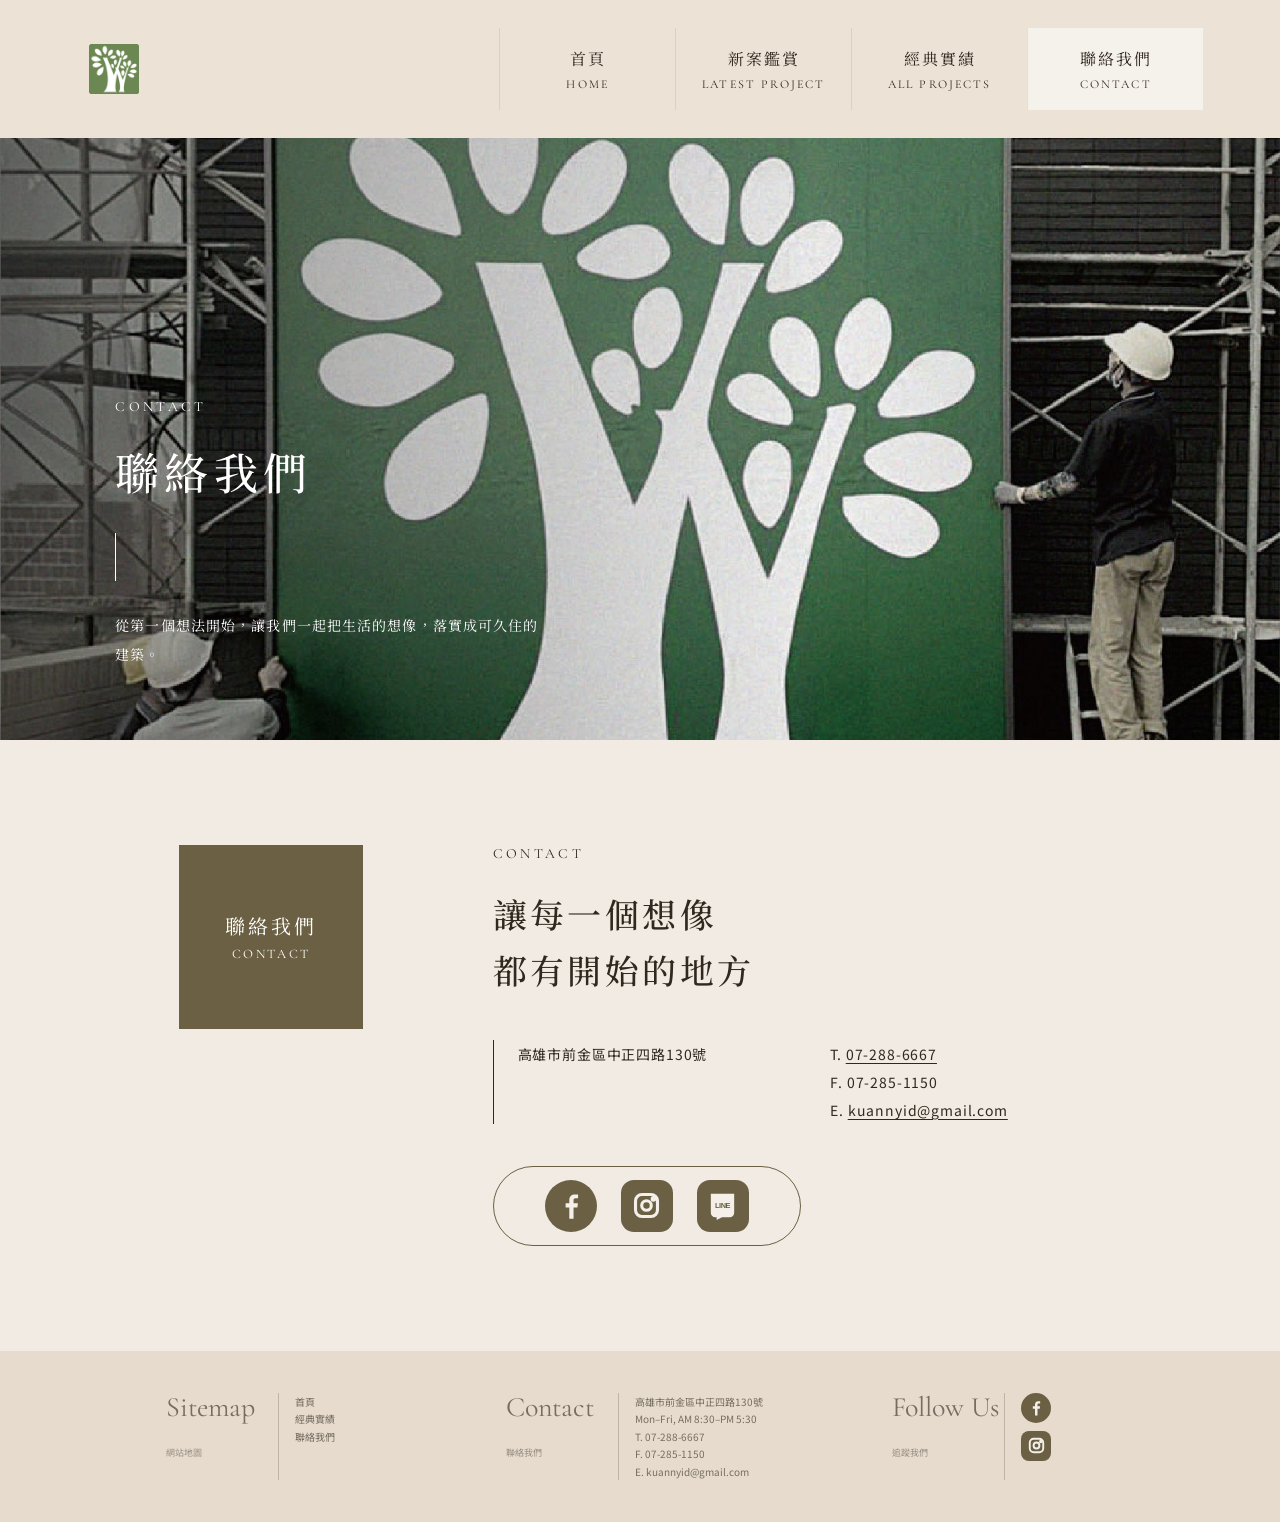
==== commit f6a28f1f: "feat: unify site navigation and footers" ====
--- a/v2/new-design/contact.html
+++ b/v2/new-design/contact.html
@@ -13,17 +13,17 @@
   </head>
   <body class="reference-page contact-page">
     <div class="mobile-contact">
-    <header class="site-header"><a class="site-logo" href="new-index.html" aria-label="冠億建設首頁"><img src="IMG/logo.jpg" alt="" /><span class="sr-only">冠億建設</span></a><div class="site-menu"><button class="menu-button" type="button" aria-expanded="false" aria-controls="site-nav"><span></span><span></span><span></span><b class="sr-only">開啟選單</b></button><nav id="site-nav" aria-label="主要導覽"><button class="menu-close" type="button" aria-label="關閉選單">×</button><a href="new-index.html">首頁</a><a href="about.html">關於冠億</a><a href="projects.html">經典實績</a><a aria-current="page" href="contact.html">聯絡我們</a></nav></div></header>
+    <header class="site-header"><a class="site-logo" href="new-index.html" aria-label="冠億建設首頁"><img src="IMG/logo.jpg" alt="" /><span class="sr-only">冠億建設</span></a><div class="site-menu"><button class="menu-button" type="button" aria-expanded="false" aria-controls="site-nav"><span></span><span></span><span></span><b class="sr-only">開啟選單</b></button><nav id="site-nav" aria-label="主要導覽"><button class="menu-close" type="button" aria-label="關閉選單">×</button><a href="new-index.html">首頁</a><a href="projects.html">經典實績</a><a aria-current="page" href="contact.html">聯絡我們</a></nav></div></header>
     <main><section class="page-title contact-page-title"><p class="section-label">CONTACT</p><h1>聯絡我們</h1><p>從第一個想法開始，讓我們一起把生活的想像，落實成可久住的建築。</p></section></main>
     <footer class="contact-section"><img src="IMG/webp/contact-construction-sign.webp" alt="冠億建設施工中的品牌招牌" /><div class="contact-title"><span>聯絡我們</span><small>CONTACT</small></div><div class="contact-copy"><h2>Contact</h2><p>高雄市前金區中正四路130號<br />T. <a href="tel:+88672886667">07-288-6667</a><br />F. 07-285-1150<br />E. <a href="mailto:kuannyid@gmail.com">kuannyid@gmail.com</a></p></div><div class="social-links" aria-label="社群連結"><a class="social-facebook" href="https://www.facebook.com/KUANNYIDEVELOPMENT/"><svg viewBox="0 0 24 24" aria-hidden="true"><path d="M13.8 21v-8h2.7l.4-3h-3.1V8.1c0-.9.3-1.5 1.6-1.5H17V3.9c-.3 0-1.2-.1-2.3-.1-2.3 0-3.9 1.4-3.9 4V10H8.2v3h2.6v8h3Z" /></svg><span class="sr-only">Facebook</span></a><a class="social-instagram" href="https://www.instagram.com/kuannyi/"><svg viewBox="0 0 24 24" aria-hidden="true"><rect x="3.5" y="3.5" width="17" height="17" rx="5" /><circle cx="12" cy="12" r="3.7" /><circle cx="17.4" cy="6.8" r="1" class="social-dot" /></svg><span class="sr-only">Instagram</span></a><a class="social-line" href="contact.html"><svg viewBox="0 0 24 24" aria-hidden="true"><path d="M4 4h16v13a3 3 0 0 1-3 3h-5.4L8 22v-2H7a3 3 0 0 1-3-3V4Z" /><text x="12" y="14" text-anchor="middle">LINE</text></svg><span class="sr-only">LINE</span></a></div><small class="copyright">© 2026 KUANN YI CONSTRUCTION.</small></footer>
-    <footer class="mobile-footer"><div><h2>Sitemap</h2><a href="new-index.html">首頁</a><a href="about.html">關於冠億</a><a href="projects.html">經典實績</a></div><div><h2>Contact</h2><p>高雄市前金區中正四路130號<br />Mon–Fri, AM 8:30–PM 5:30<br />T. 07-288-6667<br />E. kuannyid@gmail.com</p></div><div><h2>Follow Us</h2><a href="contact.html">Facebook</a><a href="contact.html">Instagram</a></div></footer>
+    <footer class="mobile-footer"><section class="footer-sitemap"><h2>Sitemap</h2><p>網站地圖</p><nav aria-label="網站地圖"><a href="new-index.html">首頁</a><a href="projects.html">經典實績</a><a href="contact.html">聯絡我們</a></nav></section><section class="footer-contact"><h2>Contact</h2><p>聯絡我們</p><address>高雄市前金區中正四路130號<br />Mon–Fri, AM 8:30–PM 5:30<br />T. 07-288-6667<br />F. 07-285-1150<br />E. kuannyid@gmail.com</address></section><section class="footer-socials"><h2>Follow Us</h2><p>追蹤我們</p><div aria-label="社群連結"><a class="social-facebook" href="https://www.facebook.com/KUANNYIDEVELOPMENT/"><svg viewBox="0 0 24 24" aria-hidden="true"><path d="M13.8 21v-8h2.7l.4-3h-3.1V8.1c0-.9.3-1.5 1.6-1.5H17V3.9c-.3 0-1.2-.1-2.3-.1-2.3 0-3.9 1.4-3.9 4V10H8.2v3h2.6v8h3Z" /></svg><span class="sr-only">Facebook</span></a><a class="social-instagram" href="https://www.instagram.com/kuannyi/"><svg viewBox="0 0 24 24" aria-hidden="true"><rect x="3.5" y="3.5" width="17" height="17" rx="5" /><circle cx="12" cy="12" r="3.7" /><circle cx="17.4" cy="6.8" r="1" class="social-dot" /></svg><span class="sr-only">Instagram</span></a></div></section></footer>
     </div>
     <main class="desktop-contact">
       <h1 class="sr-only">聯絡冠億建設</h1>
+      <nav class="desktop-nav" aria-label="主要導覽"><a class="desktop-logo" href="new-index.html"><img src="IMG/logo.jpg" alt="" /><span class="sr-only">冠億建設</span></a><a href="new-index.html">首頁<small>HOME</small></a><a href="projects.html">新案鑑賞<small>LATEST PROJECT</small></a><a href="projects.html">經典實績<small>ALL PROJECTS</small></a><a aria-current="page" href="contact.html">聯絡我們<small>CONTACT</small></a></nav>
       <section class="desktop-contact-hero" aria-label="聯絡我們主視覺"><img src="IMG/contact-construction-sign.jpg" alt="冠億建設施工中的品牌招牌" /><div><p>CONTACT</p><h1>聯絡我們</h1><span></span><p>從第一個想法開始，讓我們一起把生活的想像，落實成可久住的建築。</p></div></section>
-      <nav class="desktop-nav" aria-label="主要導覽"><a class="desktop-logo" href="new-index.html"><img src="IMG/logo.jpg" alt="" /><span class="sr-only">冠億建設</span></a><a href="about.html">關於冠億<small>ABOUT</small></a><a href="projects.html">新案鑑賞<small>LATEST PROJECT</small></a><a href="projects.html">經典實績<small>ALL PROJECTS</small></a><a aria-current="page" href="contact.html">聯絡我們<small>CONTACT</small></a></nav>
       <section class="desktop-contact-details" aria-labelledby="desktop-contact-title"><div class="desktop-contact-panel"><span>聯絡我們</span><small>CONTACT</small></div><div class="desktop-contact-copy"><p>CONTACT</p><h2 id="desktop-contact-title">讓每一個想像<br />都有開始的地方</h2><div class="desktop-contact-info"><p>高雄市前金區中正四路130號</p><p>T. <a href="tel:+88672886667">07-288-6667</a><br />F. 07-285-1150<br />E. <a href="mailto:kuannyid@gmail.com">kuannyid@gmail.com</a></p></div><div class="social-links desktop-social-links" aria-label="社群連結"><a class="social-facebook" href="https://www.facebook.com/KUANNYIDEVELOPMENT/"><svg viewBox="0 0 24 24" aria-hidden="true"><path d="M13.8 21v-8h2.7l.4-3h-3.1V8.1c0-.9.3-1.5 1.6-1.5H17V3.9c-.3 0-1.2-.1-2.3-.1-2.3 0-3.9 1.4-3.9 4V10H8.2v3h2.6v8h3Z" /></svg><span class="sr-only">Facebook</span></a><a class="social-instagram" href="https://www.instagram.com/kuannyi/"><svg viewBox="0 0 24 24" aria-hidden="true"><rect x="3.5" y="3.5" width="17" height="17" rx="5" /><circle cx="12" cy="12" r="3.7" /><circle cx="17.4" cy="6.8" r="1" class="social-dot" /></svg><span class="sr-only">Instagram</span></a><a class="social-line" href="contact.html"><svg viewBox="0 0 24 24" aria-hidden="true"><path d="M4 4h16v13a3 3 0 0 1-3 3h-5.4L8 22v-2H7a3 3 0 0 1-3-3V4Z" /><text x="12" y="14" text-anchor="middle">LINE</text></svg><span class="sr-only">LINE</span></a></div></div></section>
-      <footer class="desktop-footer"><div><h2>Sitemap</h2><a href="new-index.html">首頁</a><a href="about.html">關於冠億</a><a href="projects.html">經典實績</a></div><div><h2>Contact</h2><p>高雄市前金區中正四路130號<br />Mon–Fri, AM 8:30–PM 5:30<br />T. 07-288-6667<br />E. kuannyid@gmail.com</p></div><div><h2>Follow Us</h2><a href="contact.html">Facebook</a><a href="contact.html">Instagram</a></div></footer>
+      <footer class="desktop-footer"><section class="footer-sitemap"><h2>Sitemap</h2><p>網站地圖</p><nav aria-label="網站地圖"><a href="new-index.html">首頁</a><a href="projects.html">經典實績</a><a href="contact.html">聯絡我們</a></nav></section><section class="footer-contact"><h2>Contact</h2><p>聯絡我們</p><address>高雄市前金區中正四路130號<br />Mon–Fri, AM 8:30–PM 5:30<br />T. 07-288-6667<br />F. 07-285-1150<br />E. kuannyid@gmail.com</address></section><section class="footer-socials"><h2>Follow Us</h2><p>追蹤我們</p><div aria-label="社群連結"><a class="social-facebook" href="https://www.facebook.com/KUANNYIDEVELOPMENT/"><svg viewBox="0 0 24 24" aria-hidden="true"><path d="M13.8 21v-8h2.7l.4-3h-3.1V8.1c0-.9.3-1.5 1.6-1.5H17V3.9c-.3 0-1.2-.1-2.3-.1-2.3 0-3.9 1.4-3.9 4V10H8.2v3h2.6v8h3Z" /></svg><span class="sr-only">Facebook</span></a><a class="social-instagram" href="https://www.instagram.com/kuannyi/"><svg viewBox="0 0 24 24" aria-hidden="true"><rect x="3.5" y="3.5" width="17" height="17" rx="5" /><circle cx="12" cy="12" r="3.7" /><circle cx="17.4" cy="6.8" r="1" class="social-dot" /></svg><span class="sr-only">Instagram</span></a></div></section></footer>
     </main>
     <script src="app.js?v=10"></script>
   </body>
--- a/v2/new-design/new-styles.css
+++ b/v2/new-design/new-styles.css
@@ -17,7 +17,7 @@
 .contact-section { background:var(--paper-light); padding-bottom:48px; position:relative; }.contact-section > img { aspect-ratio:1; height:auto; object-fit:cover; object-position:center; width:100%; }.contact-title { align-items:center; background:var(--olive); color:#fff; display:flex; flex-direction:column; height:192px; justify-content:center; margin:-54px auto 0; position:relative; width:192px; }.contact-title span { font-size:21px; letter-spacing:.1em; }.contact-title small { font-family:"Cormorant Garamond",serif; font-size:16px; letter-spacing:.16em; margin-top:4px; }.contact-copy { padding:48px 13% 28px; }.contact-copy h2 { color:var(--olive); font-family:"Cormorant Garamond",serif; font-size:43px; margin-bottom:15px; }.contact-copy p { border-left:1px solid var(--line); color:#6e655c; font-family:"Noto Sans TC",sans-serif; font-size:13px; line-height:1.9; margin:0; padding-left:18px; }.social-links { align-items:center; border:1px solid var(--olive); border-radius:999px; display:flex; gap:24px; justify-content:center; margin:8px auto 0; max-width:308px; padding:13px 24px; }.social-links a { align-items:center; color:var(--olive); display:flex; height:52px; justify-content:center; width:52px; }.social-links svg { display:block; height:100%; width:100%; }.social-facebook { background:var(--olive); border-radius:50%; }.social-facebook svg { fill:var(--paper-light); height:34px; width:34px; }.social-instagram { background:var(--olive); border-radius:13px; }.social-instagram svg { fill:none; height:31px; stroke:var(--paper-light); stroke-width:2.4; width:31px; }.social-instagram .social-dot { fill:var(--paper-light); stroke:0; }.social-line { background:var(--olive); border-radius:13px; }.social-line svg { fill:var(--paper-light); height:35px; width:35px; }.social-line text { fill:var(--olive); font-family:Arial,sans-serif; font-size:5.1px; font-weight:700; letter-spacing:-.3px; }.copyright { color:#766d62; display:block; font-family:"Noto Sans TC",sans-serif; font-size:9px; margin-top:22px; text-align:center; }
 .menu-close { background:transparent; border:0; color:var(--ink); cursor:pointer; font-family:"Noto Sans TC",sans-serif; font-size:32px; font-weight:300; height:58px; line-height:1; padding:0; position:absolute; right:7px; top:8px; width:58px; }.menu-close:focus-visible { outline:2px solid var(--ink); outline-offset:-5px; }.site-header { align-items:center; background:var(--paper-light); display:flex; height:84px; justify-content:space-between; margin:auto; max-width:540px; padding-left:9%; position:relative; z-index:3; }.site-logo { display:block; font-size:19px; letter-spacing:.08em; line-height:1.1; }.site-logo small { display:block; font-family:"Cormorant Garamond",serif; font-size:12px; letter-spacing:.2em; margin-top:3px; }.site-menu { align-self:stretch; position:relative; width:72px; }.site-menu .menu-button { position:relative; }.site-menu #site-nav { background:var(--paper-light); box-shadow:-12px 12px 24px rgba(49,40,31,.1); min-height:330px; padding:78px 26px 24px; position:absolute; right:0; top:0; width:235px; }.site-menu #site-nav a[aria-current="page"] { color:var(--olive); }
 .home-intro { background:var(--paper-light); padding:80px 12% 82px; text-align:center; }.home-intro h2,.page-title h1,.page-intro h1 { font-size:clamp(32px,8vw,46px); font-weight:500; letter-spacing:.06em; line-height:1.4; margin:0 0 28px; }.home-intro > p:last-child,.page-title > p:last-child,.page-intro > div > p:last-child { font-size:14px; line-height:2; margin:0; }.home-links { background:var(--paper); padding:14px 9% 58px; }.home-links a { align-items:center; border-bottom:1px solid var(--line); display:grid; grid-template-columns:1fr auto; padding:25px 0; }.home-links span { font-family:"Cormorant Garamond",serif; font-size:12px; letter-spacing:.18em; }.home-links strong { font-size:22px; font-weight:500; grid-column:1; letter-spacing:.08em; margin-top:7px; }.home-links i { font-family:"Cormorant Garamond",serif; font-size:28px; font-style:normal; grid-column:2; grid-row:1 / span 2; }
-.mobile-footer { background:#e6dbcd; display:grid; gap:34px; grid-template-columns:1fr 1.4fr; padding:54px 9% 48px; }.mobile-footer div:last-child { grid-column:1 / -1; }.mobile-footer h2 { color:#766d62; font-family:"Cormorant Garamond",serif; font-size:26px; font-weight:400; margin:0 0 12px; }.mobile-footer a,.mobile-footer p { color:#766d62; display:block; font-family:"Noto Sans TC",sans-serif; font-size:11px; line-height:1.95; margin:0; }
+.mobile-footer { background:#e6dbcd; display:grid; gap:14px; grid-template-columns:.85fr 1.55fr .8fr; padding:34px 7% 36px; }.mobile-footer section { min-width:0; }.mobile-footer .footer-contact,.mobile-footer .footer-socials { border-left:1px solid rgba(118,109,98,.35); padding-left:12px; }.mobile-footer h2 { color:#766d62; font-family:"Cormorant Garamond",serif; font-size:20px; font-weight:400; line-height:1; margin:0 0 5px; white-space:nowrap; }.mobile-footer section > p { color:#9a9186; font-family:"Noto Sans TC",sans-serif; font-size:8px; letter-spacing:.04em; line-height:1.5; margin:0 0 10px; }.mobile-footer nav a,.mobile-footer address { color:#766d62; display:block; font-family:"Noto Sans TC",sans-serif; font-size:9px; font-style:normal; line-height:1.75; margin:0; overflow-wrap:anywhere; }.mobile-footer .footer-socials > div { display:flex; flex-direction:column; gap:7px; }.mobile-footer .footer-socials a { align-items:center; display:flex; height:27px; justify-content:center; width:27px; }.mobile-footer .footer-socials svg { display:block; height:100%; width:100%; }.mobile-footer .footer-socials .social-facebook svg { height:18px; width:18px; }.mobile-footer .footer-socials .social-instagram { border-radius:7px; }.mobile-footer .footer-socials .social-instagram svg { height:17px; width:17px; }
 .page-intro > img { aspect-ratio:1.35; object-fit:cover; width:100%; }.page-intro > div { background:var(--paper-light); padding:66px 12% 74px; }.page-intro h1 { margin-bottom:28px; }.page-title { background:var(--paper-light); padding:68px 12% 62px; text-align:center; }.page-title h1 { margin-bottom:18px; }.contact-page-title { padding-bottom:68px; }.project-page { padding-top:0; }
 .project-card h2 { color:var(--olive); font-size:clamp(35px,10vw,54px); font-weight:500; letter-spacing:.08em; margin:13px 0 4px; }
 @media (min-width:541px) { body { background:#d9d0c4; }.reference-page { box-shadow:0 0 42px rgba(49,40,31,.16); margin:auto; max-width:540px; } }
@@ -158,9 +158,19 @@
   .desktop-sustainability small::after { border-top:1px solid currentColor; content:""; position:absolute; right:7px; top:50%; transform:rotate(-45deg); width:25px; }
   .desktop-sustainability h2 { font-size:30px; font-weight:500; grid-column:2; letter-spacing:.14em; margin:0 0 17px; }
   .desktop-sustainability p { font-size:14px; grid-column:2; letter-spacing:.1em; line-height:2; margin:0; }
-  .desktop-footer { background:#e6dbcd; display:grid; gap:12%; grid-template-columns:1fr 1.5fr 1fr; padding:72px 16%; }
-  .desktop-footer h2 { color:#766d62; font-family:"Cormorant Garamond",serif; font-size:30px; font-weight:400; margin:0 0 18px; }
-  .desktop-footer a,.desktop-footer p { color:#766d62; display:block; font-family:"Noto Sans TC",sans-serif; font-size:12px; line-height:2; margin:0; }
+  .desktop-footer { background:#e6dbcd; display:grid; gap:0; grid-template-columns:1.25fr 1.55fr 1fr; padding:42px 13%; }
+  .desktop-footer section { display:grid; grid-template-columns:112px minmax(0,1fr); min-width:0; }
+  .desktop-footer .footer-contact,.desktop-footer .footer-socials { padding-left:28px; }
+  .desktop-footer h2 { color:#766d62; font-family:"Cormorant Garamond",serif; font-size:28px; font-weight:400; grid-column:1; line-height:1; margin:0 0 5px; white-space:nowrap; }
+  .desktop-footer section > p { color:#9a9186; font-family:"Noto Sans TC",sans-serif; font-size:9px; grid-column:1; line-height:1.5; margin:0; }
+  .desktop-footer nav,.desktop-footer address,.desktop-footer .footer-socials > div { border-left:1px solid rgba(118,109,98,.35); grid-column:2; grid-row:1 / span 2; padding-left:16px; }
+  .desktop-footer nav a,.desktop-footer address { color:#766d62; display:block; font-family:"Noto Sans TC",sans-serif; font-size:10px; font-style:normal; line-height:1.75; margin:0; overflow-wrap:anywhere; }
+  .desktop-footer .footer-socials > div { align-items:flex-start; display:flex; flex-direction:column; gap:8px; }
+  .desktop-footer .footer-socials a { align-items:center; display:flex; height:30px; justify-content:center; width:30px; }
+  .desktop-footer .footer-socials svg { display:block; height:100%; width:100%; }
+  .desktop-footer .footer-socials .social-facebook svg { height:20px; width:20px; }
+  .desktop-footer .footer-socials .social-instagram { border-radius:8px; }
+  .desktop-footer .footer-socials .social-instagram svg { height:19px; width:19px; }
 }
 @media (min-width:1024px) {
   .about-page { background:#e6dbcd; max-width:none; width:100%; }
@@ -199,8 +209,8 @@
   .projects-page .desktop-projects { display:block; margin-left:calc(50% - 50vw); max-width:none; width:100vw; }
   .desktop-projects-grid-section { background:var(--paper); padding:72px 9% 84px; }
   .desktop-projects-grid-section header { align-items:center; border-bottom:1px solid rgba(49,40,31,.55); display:flex; justify-content:space-between; margin:0 auto 36px; max-width:1060px; padding-bottom:16px; }
-  .desktop-projects-grid-section h2 { font-size:16px; font-weight:500; letter-spacing:.16em; margin:0; }
-  .desktop-projects-grid-section h2 small { font-family:"Cormorant Garamond",serif; font-size:11px; letter-spacing:.2em; margin-left:10px; }
+  .desktop-projects-grid-section h2 { font-size:24px; font-weight:500; letter-spacing:.14em; margin:0; }
+  .desktop-projects-grid-section h2 small { font-family:"Cormorant Garamond",serif; font-size:14px; letter-spacing:.2em; margin-left:12px; }
   .desktop-projects-grid-section header > span { background:var(--olive); display:block; height:30px; width:30px; }
   .desktop-projects-grid { display:grid; gap:38px 60px; grid-template-columns:repeat(2,minmax(0,1fr)); margin:0 auto; max-width:1060px; position:relative; }
   .desktop-projects-grid::before,.desktop-projects-grid::after { background:rgba(49,40,31,.28); content:""; position:absolute; }
@@ -211,7 +221,7 @@
   .desktop-projects-grid article > div { align-items:start; border-left:1px solid rgba(49,40,31,.4); display:flex; justify-content:space-between; margin-top:16px; min-height:38px; padding-left:12px; }
   .desktop-projects-grid h3 { color:var(--olive); font-size:22px; font-weight:500; letter-spacing:.1em; margin:0; white-space:nowrap; }
   .desktop-projects-grid ul { display:flex; flex-wrap:wrap; gap:5px; justify-content:flex-end; list-style:none; margin:0; max-width:68%; padding:0; }
-  .desktop-projects-grid li { border:1px solid rgba(49,40,31,.34); color:#766d62; font-family:"Noto Sans TC",sans-serif; font-size:9px; letter-spacing:.08em; padding:4px 7px; white-space:nowrap; }
+  .desktop-projects-grid li { border:1px solid rgba(49,40,31,.34); color:#766d62; font-family:"Noto Sans TC",sans-serif; font-size:11px; letter-spacing:.08em; padding:6px 9px; white-space:nowrap; }
   .desktop-projects-timeline { background:var(--paper); padding:90px 9% 100px; }
   .desktop-projects-timeline-inner { border-top:1px solid rgba(49,40,31,.55); display:grid; grid-template-columns:minmax(340px,.95fr) minmax(420px,1.25fr); margin:0 auto; max-width:1060px; padding-top:96px; position:relative; }
   .desktop-projects-timeline-list { padding:0 58px 0 0; }
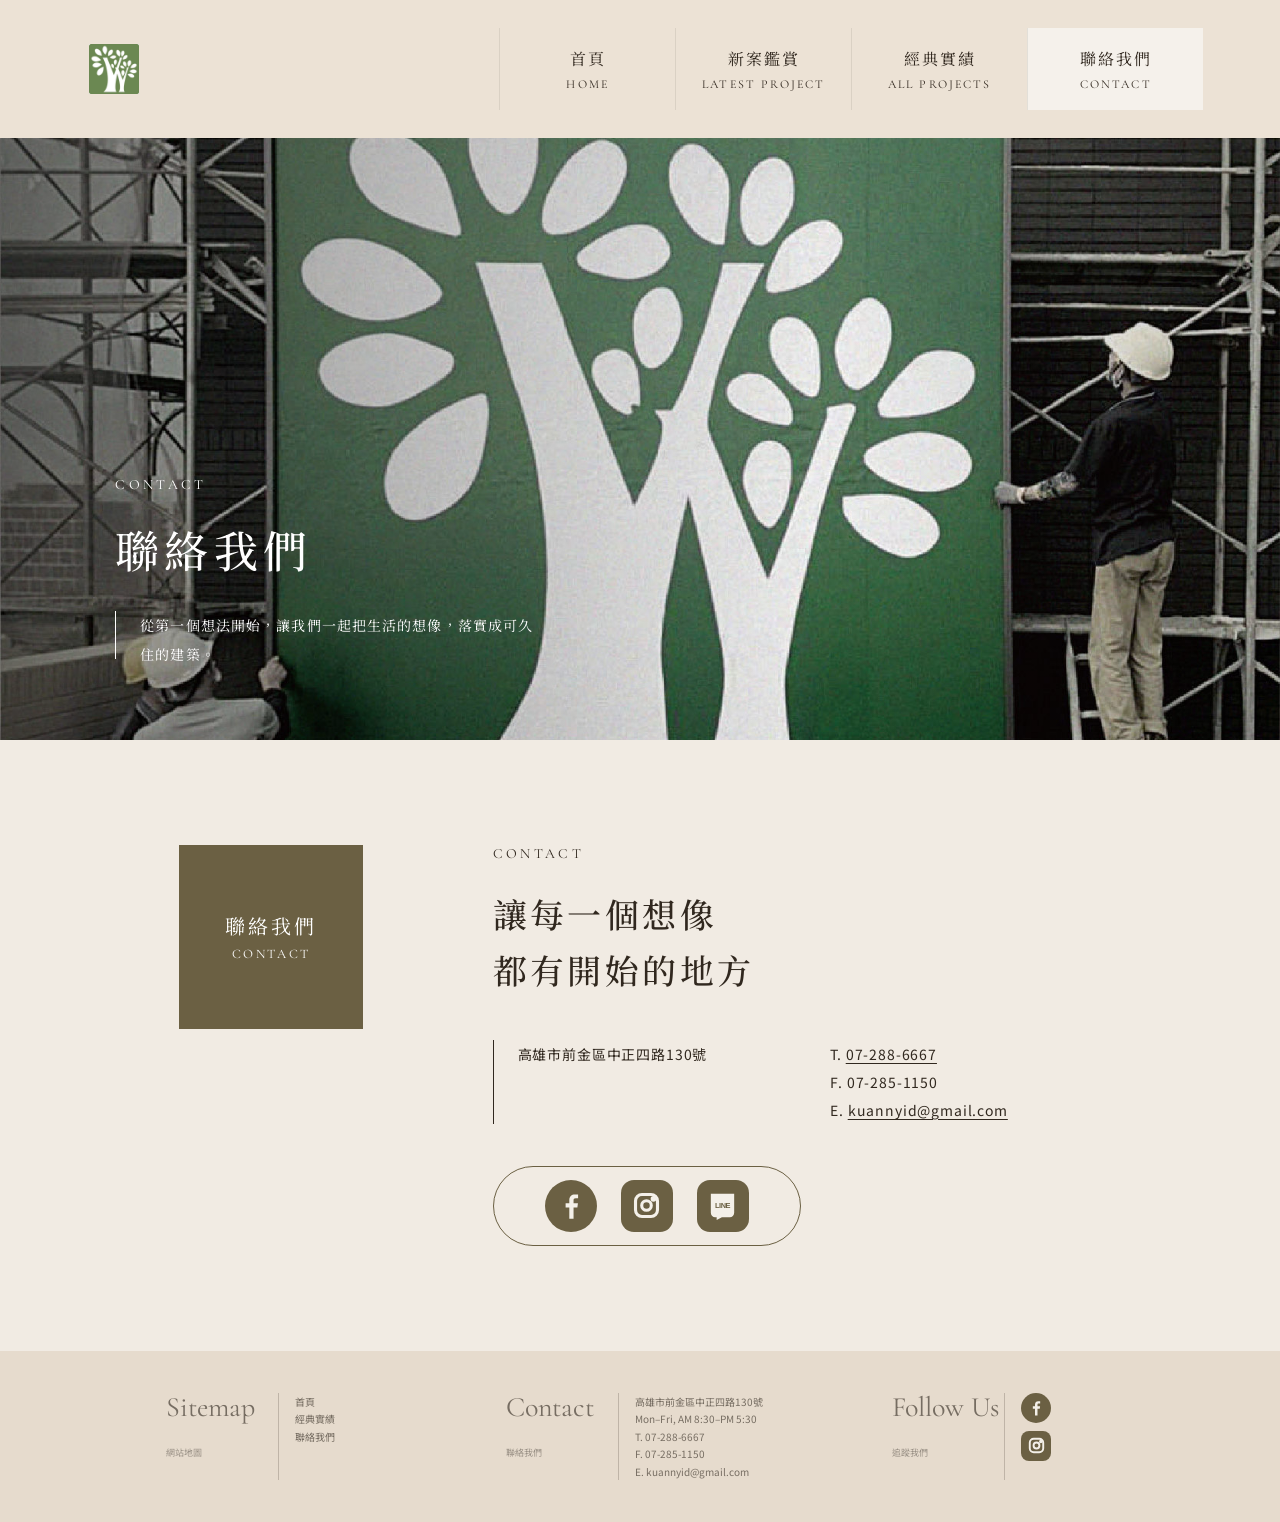
==== commit 089fcc01: "feat: add home motion and align contact hero" ====
--- a/v2/new-design/contact.html
+++ b/v2/new-design/contact.html
@@ -21,7 +21,7 @@
     <main class="desktop-contact">
       <h1 class="sr-only">聯絡冠億建設</h1>
       <nav class="desktop-nav" aria-label="主要導覽"><a class="desktop-logo" href="new-index.html"><img src="IMG/logo.jpg" alt="" /><span class="sr-only">冠億建設</span></a><a href="new-index.html">首頁<small>HOME</small></a><a href="projects.html">新案鑑賞<small>LATEST PROJECT</small></a><a href="projects.html">經典實績<small>ALL PROJECTS</small></a><a aria-current="page" href="contact.html">聯絡我們<small>CONTACT</small></a></nav>
-      <section class="desktop-contact-hero" aria-label="聯絡我們主視覺"><img src="IMG/contact-construction-sign.jpg" alt="冠億建設施工中的品牌招牌" /><div><p>CONTACT</p><h1>聯絡我們</h1><span></span><p>從第一個想法開始，讓我們一起把生活的想像，落實成可久住的建築。</p></div></section>
+      <section class="desktop-contact-hero" aria-label="聯絡我們主視覺"><img src="IMG/contact-construction-sign.jpg" alt="冠億建設施工中的品牌招牌" /><div><p>CONTACT</p><h1>聯絡我們</h1><div class="desktop-contact-hero-message"><span></span><p>從第一個想法開始，讓我們一起把生活的想像，落實成可久住的建築。</p></div></div></section>
       <section class="desktop-contact-details" aria-labelledby="desktop-contact-title"><div class="desktop-contact-panel"><span>聯絡我們</span><small>CONTACT</small></div><div class="desktop-contact-copy"><p>CONTACT</p><h2 id="desktop-contact-title">讓每一個想像<br />都有開始的地方</h2><div class="desktop-contact-info"><p>高雄市前金區中正四路130號</p><p>T. <a href="tel:+88672886667">07-288-6667</a><br />F. 07-285-1150<br />E. <a href="mailto:kuannyid@gmail.com">kuannyid@gmail.com</a></p></div><div class="social-links desktop-social-links" aria-label="社群連結"><a class="social-facebook" href="https://www.facebook.com/KUANNYIDEVELOPMENT/"><svg viewBox="0 0 24 24" aria-hidden="true"><path d="M13.8 21v-8h2.7l.4-3h-3.1V8.1c0-.9.3-1.5 1.6-1.5H17V3.9c-.3 0-1.2-.1-2.3-.1-2.3 0-3.9 1.4-3.9 4V10H8.2v3h2.6v8h3Z" /></svg><span class="sr-only">Facebook</span></a><a class="social-instagram" href="https://www.instagram.com/kuannyi/"><svg viewBox="0 0 24 24" aria-hidden="true"><rect x="3.5" y="3.5" width="17" height="17" rx="5" /><circle cx="12" cy="12" r="3.7" /><circle cx="17.4" cy="6.8" r="1" class="social-dot" /></svg><span class="sr-only">Instagram</span></a><a class="social-line" href="contact.html"><svg viewBox="0 0 24 24" aria-hidden="true"><path d="M4 4h16v13a3 3 0 0 1-3 3h-5.4L8 22v-2H7a3 3 0 0 1-3-3V4Z" /><text x="12" y="14" text-anchor="middle">LINE</text></svg><span class="sr-only">LINE</span></a></div></div></section>
       <footer class="desktop-footer"><section class="footer-sitemap"><h2>Sitemap</h2><p>網站地圖</p><nav aria-label="網站地圖"><a href="new-index.html">首頁</a><a href="projects.html">經典實績</a><a href="contact.html">聯絡我們</a></nav></section><section class="footer-contact"><h2>Contact</h2><p>聯絡我們</p><address>高雄市前金區中正四路130號<br />Mon–Fri, AM 8:30–PM 5:30<br />T. 07-288-6667<br />F. 07-285-1150<br />E. kuannyid@gmail.com</address></section><section class="footer-socials"><h2>Follow Us</h2><p>追蹤我們</p><div aria-label="社群連結"><a class="social-facebook" href="https://www.facebook.com/KUANNYIDEVELOPMENT/"><svg viewBox="0 0 24 24" aria-hidden="true"><path d="M13.8 21v-8h2.7l.4-3h-3.1V8.1c0-.9.3-1.5 1.6-1.5H17V3.9c-.3 0-1.2-.1-2.3-.1-2.3 0-3.9 1.4-3.9 4V10H8.2v3h2.6v8h3Z" /></svg><span class="sr-only">Facebook</span></a><a class="social-instagram" href="https://www.instagram.com/kuannyi/"><svg viewBox="0 0 24 24" aria-hidden="true"><rect x="3.5" y="3.5" width="17" height="17" rx="5" /><circle cx="12" cy="12" r="3.7" /><circle cx="17.4" cy="6.8" r="1" class="social-dot" /></svg><span class="sr-only">Instagram</span></a></div></section></footer>
     </main>
--- a/v2/new-design/new-styles.css
+++ b/v2/new-design/new-styles.css
@@ -97,6 +97,28 @@
 .desktop-about { display:none; }
 .desktop-projects { display:none; }
 .desktop-contact { display:none; }
+@media (prefers-reduced-motion:no-preference) {
+  html.motion-ready .home-page .reveal .reveal-media,
+  html.motion-ready .home-page .reveal .reveal-copy,
+  html.motion-ready .home-page .reveal .reveal-label,
+  html.motion-ready .home-page .reveal.reveal-nav { opacity:0; transform:translateY(26px); transition:opacity .72s ease,transform .72s cubic-bezier(.22,1,.36,1); will-change:opacity,transform; }
+  html.motion-ready .home-page .reveal .reveal-label { transition-delay:.1s; }
+  html.motion-ready .home-page .reveal .reveal-copy { transition-delay:.2s; }
+  html.motion-ready .home-page .reveal.visible .reveal-media,
+  html.motion-ready .home-page .reveal.visible .reveal-copy,
+  html.motion-ready .home-page .reveal.visible .reveal-label,
+  html.motion-ready .home-page .reveal.visible.reveal-nav { opacity:1; transform:translateY(0); }
+  html.motion-ready .home-page .home-hero-intro .hero-slide img { transform:scale(1.04); transition:transform 1.2s cubic-bezier(.22,1,.36,1); }
+  html.motion-ready .home-page .home-hero-intro.visible .hero-slide.is-active img { transform:scale(1); }
+  html.motion-ready .home-page .mobile-ethos .reveal-label,
+  html.motion-ready .home-page .mobile-essential .reveal-label,
+  html.motion-ready .home-page .journey-carousel .reveal-label { transform:translateX(-50%) translateY(26px); }
+  html.motion-ready .home-page .mobile-ethos.visible .reveal-label,
+  html.motion-ready .home-page .mobile-essential.visible .reveal-label,
+  html.motion-ready .home-page .journey-carousel.visible .reveal-label { transform:translateX(-50%) translateY(0); }
+  html.motion-ready .home-page .desktop-sustainability .reveal-copy { transform:translateX(-50%) translateY(26px); }
+  html.motion-ready .home-page .desktop-sustainability.visible .reveal-copy { transform:translateX(-50%) translateY(0); }
+}
 @media (min-width:1024px) {
   .home-page { background:#e6dbcd; max-width:none; width:100%; }
   .home-page main { max-width:none; overflow:visible; }
@@ -122,7 +144,7 @@
   .desktop-nav > a[aria-current="page"] { background:rgba(255,255,255,.52); }
   .desktop-nav small { display:block; font-family:"Cormorant Garamond",serif; font-size:12px; letter-spacing:.18em; margin-top:7px; }
   .desktop-nav .desktop-logo { font-family:"Noto Sans TC",sans-serif; font-size:22px; font-weight:500; text-align:left; }
-  .desktop-ethos { background:linear-gradient(110deg,#e6dbcd 55%,#f2ece4); display:grid; grid-template-columns:52% 48%; min-height:760px; position:relative; }
+  .desktop-ethos { background:linear-gradient(110deg,#e6dbcd 55%,#f2ece4); display:grid; grid-template-columns:52% 48%; min-height:500px; position:relative; }
   .desktop-ethos > img { height:500px; margin-top:0; object-fit:cover; width:100%; }
   .desktop-ethos-label,.desktop-panel { align-items:center; background:var(--olive); color:#fff; display:flex; flex-direction:column; justify-content:center; }
   .desktop-ethos-label { height:180px; left:calc(52% - 90px); position:absolute; top:0; width:180px; }
@@ -242,11 +264,13 @@
   .desktop-contact-hero { height:min(47vw,740px); min-height:560px; overflow:hidden; position:relative; }
   .desktop-contact-hero > img { height:100%; object-fit:cover; object-position:center; width:100%; }
   .desktop-contact-hero::after { background:linear-gradient(90deg,rgba(0,0,0,.46),transparent 64%,rgba(0,0,0,.14)); content:""; inset:0; position:absolute; }
-  .desktop-contact-hero > div { bottom:70px; color:#fff; left:9%; max-width:430px; position:absolute; z-index:1; }
+  .desktop-contact-hero > div { align-items:flex-start; bottom:70px; color:#fff; display:flex; flex-direction:column; left:9%; max-width:430px; position:absolute; text-align:left; z-index:1; }
   .desktop-contact-hero > div > p:first-child,.desktop-contact-copy > p:first-child { font-family:"Cormorant Garamond",serif; font-size:14px; letter-spacing:.24em; margin:0 0 24px; }
   .desktop-contact-hero h1 { font-size:44px; font-weight:500; letter-spacing:.12em; margin:0; }
   .desktop-contact-hero span { background:currentColor; display:block; height:48px; margin:30px 0; width:1px; }
-  .desktop-contact-hero > div > p:last-child { font-size:14px; letter-spacing:.08em; line-height:2.1; margin:0; }
+  .desktop-contact-hero-message { align-items:flex-start; display:flex; gap:24px; margin-top:30px; }
+  .desktop-contact-hero-message span { flex:0 0 1px; margin:0; }
+  .desktop-contact-hero-message p { flex:1; font-size:14px; letter-spacing:.08em; line-height:2.1; margin:0; }
   .desktop-contact-details { background:#f1ebe3; display:grid; grid-template-columns:34% 1fr; min-height:610px; padding:105px 14%; }
   .desktop-contact-panel { align-self:start; align-items:center; background:var(--olive); color:#fff; display:flex; flex-direction:column; height:184px; justify-content:center; width:184px; }
   .desktop-contact-panel span { font-size:20px; letter-spacing:.16em; }
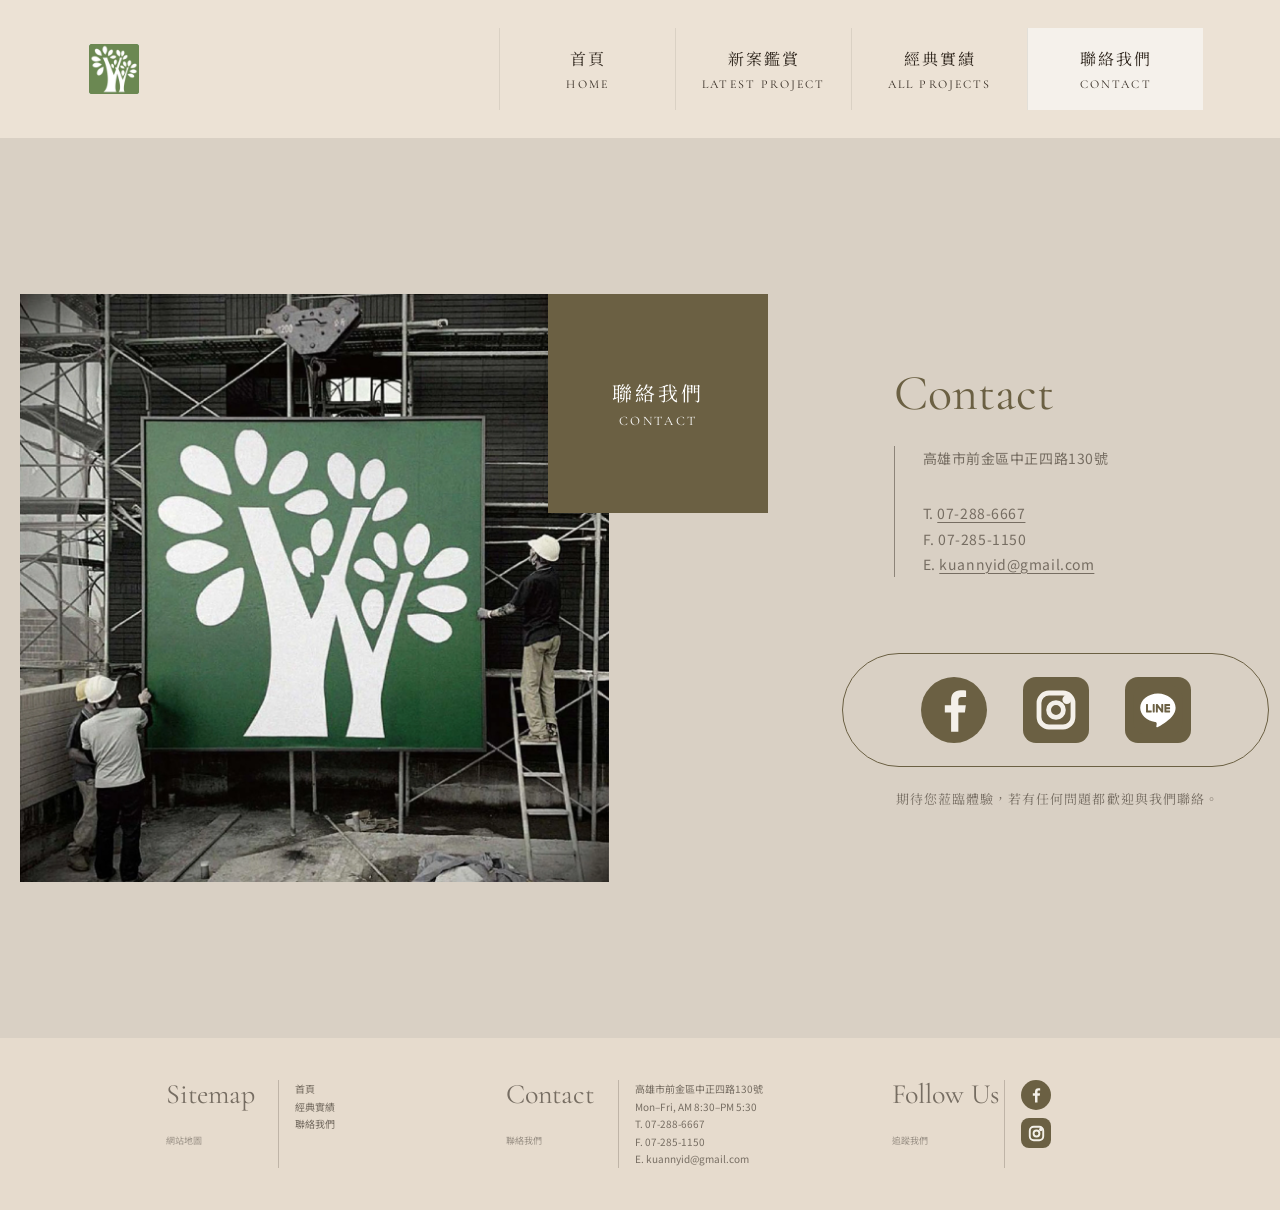
==== commit 67ec9d28: "Refine Kuannyi mobile layouts and imagery" ====
--- a/v2/new-design/contact.html
+++ b/v2/new-design/contact.html
@@ -9,20 +9,19 @@
     <link rel="preconnect" href="https://fonts.gstatic.com" crossorigin />
     <link href="https://fonts.googleapis.com/css2?family=Cormorant+Garamond:wght@400;500;600&family=Noto+Serif+TC:wght@400;500;600&family=Noto+Sans+TC:wght@400;500&display=swap" rel="stylesheet" />
     <link rel="icon" href="IMG/favicon.ico" sizes="any" />
-    <link rel="stylesheet" href="new-styles.css?v=37" />
+    <link rel="stylesheet" href="new-styles.css?v=45" />
   </head>
   <body class="reference-page contact-page">
     <div class="mobile-contact">
-    <header class="site-header"><a class="site-logo" href="new-index.html" aria-label="冠億建設首頁"><img src="IMG/logo.jpg" alt="" /><span class="sr-only">冠億建設</span></a><div class="site-menu"><button class="menu-button" type="button" aria-expanded="false" aria-controls="site-nav"><span></span><span></span><span></span><b class="sr-only">開啟選單</b></button><nav id="site-nav" aria-label="主要導覽"><button class="menu-close" type="button" aria-label="關閉選單">×</button><a href="new-index.html">首頁</a><a href="projects.html">經典實績</a><a aria-current="page" href="contact.html">聯絡我們</a></nav></div></header>
+    <header class="site-header"><a class="site-logo" href="new-index.html" aria-label="冠億建設首頁"><img src="IMG/logo.jpg" alt="" /><span class="sr-only">冠億建設</span></a><div class="site-menu"><button class="menu-button" type="button" aria-expanded="false" aria-controls="site-nav"><span></span><span></span><span></span><b class="sr-only">開啟選單</b></button><nav id="site-nav" aria-label="主要導覽"><button class="menu-close" type="button" aria-label="關閉選單">×</button><a href="new-index.html">首頁</a><a aria-disabled="true" tabindex="-1">新案鑑賞</a><a href="projects.html">經典實績</a><a aria-current="page" href="contact.html">聯絡我們</a></nav></div></header>
     <main><section class="page-title contact-page-title"><p class="section-label">CONTACT</p><h1>聯絡我們</h1><p>從第一個想法開始，讓我們一起把生活的想像，落實成可久住的建築。</p></section></main>
-    <footer class="contact-section"><img src="IMG/webp/contact-construction-sign.webp" alt="冠億建設施工中的品牌招牌" /><div class="contact-title"><span>聯絡我們</span><small>CONTACT</small></div><div class="contact-copy"><h2>Contact</h2><p>高雄市前金區中正四路130號<br />T. <a href="tel:+88672886667">07-288-6667</a><br />F. 07-285-1150<br />E. <a href="mailto:kuannyid@gmail.com">kuannyid@gmail.com</a></p></div><div class="social-links" aria-label="社群連結"><a class="social-facebook" href="https://www.facebook.com/KUANNYIDEVELOPMENT/"><svg viewBox="0 0 24 24" aria-hidden="true"><path d="M13.8 21v-8h2.7l.4-3h-3.1V8.1c0-.9.3-1.5 1.6-1.5H17V3.9c-.3 0-1.2-.1-2.3-.1-2.3 0-3.9 1.4-3.9 4V10H8.2v3h2.6v8h3Z" /></svg><span class="sr-only">Facebook</span></a><a class="social-instagram" href="https://www.instagram.com/kuannyi/"><svg viewBox="0 0 24 24" aria-hidden="true"><rect x="3.5" y="3.5" width="17" height="17" rx="5" /><circle cx="12" cy="12" r="3.7" /><circle cx="17.4" cy="6.8" r="1" class="social-dot" /></svg><span class="sr-only">Instagram</span></a><a class="social-line" href="contact.html"><svg viewBox="0 0 24 24" aria-hidden="true"><path d="M4 4h16v13a3 3 0 0 1-3 3h-5.4L8 22v-2H7a3 3 0 0 1-3-3V4Z" /><text x="12" y="14" text-anchor="middle">LINE</text></svg><span class="sr-only">LINE</span></a></div><small class="copyright">© 2026 KUANN YI CONSTRUCTION.</small></footer>
-    <footer class="mobile-footer"><section class="footer-sitemap"><h2>Sitemap</h2><p>網站地圖</p><nav aria-label="網站地圖"><a href="new-index.html">首頁</a><a href="projects.html">經典實績</a><a href="contact.html">聯絡我們</a></nav></section><section class="footer-contact"><h2>Contact</h2><p>聯絡我們</p><address>高雄市前金區中正四路130號<br />Mon–Fri, AM 8:30–PM 5:30<br />T. 07-288-6667<br />F. 07-285-1150<br />E. kuannyid@gmail.com</address></section><section class="footer-socials"><h2>Follow Us</h2><p>追蹤我們</p><div aria-label="社群連結"><a class="social-facebook" href="https://www.facebook.com/KUANNYIDEVELOPMENT/"><svg viewBox="0 0 24 24" aria-hidden="true"><path d="M13.8 21v-8h2.7l.4-3h-3.1V8.1c0-.9.3-1.5 1.6-1.5H17V3.9c-.3 0-1.2-.1-2.3-.1-2.3 0-3.9 1.4-3.9 4V10H8.2v3h2.6v8h3Z" /></svg><span class="sr-only">Facebook</span></a><a class="social-instagram" href="https://www.instagram.com/kuannyi/"><svg viewBox="0 0 24 24" aria-hidden="true"><rect x="3.5" y="3.5" width="17" height="17" rx="5" /><circle cx="12" cy="12" r="3.7" /><circle cx="17.4" cy="6.8" r="1" class="social-dot" /></svg><span class="sr-only">Instagram</span></a></div></section></footer>
+    <footer class="contact-section"><img src="IMG/webp/手機版img/手機版_15.webp" alt="冠億建設施工中的品牌招牌" /><div class="contact-title"><span>聯絡我們</span><small>CONTACT</small></div><div class="contact-copy"><h2>Contact</h2><p>高雄市前金區中正四路130號<br />T. <a href="tel:+88672886667">07-288-6667</a><br />F. 07-285-1150<br />E. <a href="mailto:kuannyid@gmail.com">kuannyid@gmail.com</a></p></div><div class="social-links" aria-label="社群連結"><a class="social-facebook" href="https://www.facebook.com/KUANNYIDEVELOPMENT/"><svg viewBox="0 0 24 24" aria-hidden="true"><path d="M13.8 21v-8h2.7l.4-3h-3.1V8.1c0-.9.3-1.5 1.6-1.5H17V3.9c-.3 0-1.2-.1-2.3-.1-2.3 0-3.9 1.4-3.9 4V10H8.2v3h2.6v8h3Z" /></svg><span class="sr-only">Facebook</span></a><a class="social-instagram" href="https://www.instagram.com/kuannyi/"><svg viewBox="0 0 24 24" aria-hidden="true"><rect x="3.5" y="3.5" width="17" height="17" rx="5" /><circle cx="12" cy="12" r="3.7" /><circle cx="17.4" cy="6.8" r="1" class="social-dot" /></svg><span class="sr-only">Instagram</span></a><a class="social-line" href="contact.html"><img src="IMG/line-logo.svg" alt="" /><span class="sr-only">LINE</span></a></div><small class="copyright">© 2026 KUANN YI CONSTRUCTION.</small></footer>
+    <footer class="mobile-footer"><section class="footer-contact"><h2>Contact</h2><p>聯絡我們</p><address>高雄市前金區中正四路130號<br />Mon–Fri, AM 8:30–PM 5:30<br />T. <a href="tel:+88672886667">07-288-6667</a><br />F. 07-285-1150<br />E. <a href="mailto:kuannyid@gmail.com">kuannyid@gmail.com</a></address></section><section class="footer-sitemap"><h2>Sitemap</h2><p>網站地圖</p><nav aria-label="網站地圖"><a href="new-index.html">首頁</a><a aria-disabled="true" tabindex="-1">新案鑑賞</a><a href="projects.html">經典實績</a><a href="contact.html">聯絡我們</a></nav></section><section class="footer-socials"><h2>Follow Us</h2><p>追蹤我們</p><div aria-label="社群連結"><a class="social-facebook" href="https://www.facebook.com/KUANNYIDEVELOPMENT/"><svg viewBox="0 0 24 24" aria-hidden="true"><path d="M13.8 21v-8h2.7l.4-3h-3.1V8.1c0-.9.3-1.5 1.6-1.5H17V3.9c-.3 0-1.2-.1-2.3-.1-2.3 0-3.9 1.4-3.9 4V10H8.2v3h2.6v8h3Z" /></svg><span class="sr-only">Facebook</span></a><a class="social-instagram" href="https://www.instagram.com/kuannyi/"><svg viewBox="0 0 24 24" aria-hidden="true"><rect x="3.5" y="3.5" width="17" height="17" rx="5" /><circle cx="12" cy="12" r="3.7" /><circle cx="17.4" cy="6.8" r="1" class="social-dot" /></svg><span class="sr-only">Instagram</span></a></div></section></footer>
     </div>
     <main class="desktop-contact">
       <h1 class="sr-only">聯絡冠億建設</h1>
       <nav class="desktop-nav" aria-label="主要導覽"><a class="desktop-logo" href="new-index.html"><img src="IMG/logo.jpg" alt="" /><span class="sr-only">冠億建設</span></a><a href="new-index.html">首頁<small>HOME</small></a><a href="projects.html">新案鑑賞<small>LATEST PROJECT</small></a><a href="projects.html">經典實績<small>ALL PROJECTS</small></a><a aria-current="page" href="contact.html">聯絡我們<small>CONTACT</small></a></nav>
-      <section class="desktop-contact-hero" aria-label="聯絡我們主視覺"><img src="IMG/contact-construction-sign.jpg" alt="冠億建設施工中的品牌招牌" /><div><p>CONTACT</p><h1>聯絡我們</h1><div class="desktop-contact-hero-message"><span></span><p>從第一個想法開始，讓我們一起把生活的想像，落實成可久住的建築。</p></div></div></section>
-      <section class="desktop-contact-details" aria-labelledby="desktop-contact-title"><div class="desktop-contact-panel"><span>聯絡我們</span><small>CONTACT</small></div><div class="desktop-contact-copy"><p>CONTACT</p><h2 id="desktop-contact-title">讓每一個想像<br />都有開始的地方</h2><div class="desktop-contact-info"><p>高雄市前金區中正四路130號</p><p>T. <a href="tel:+88672886667">07-288-6667</a><br />F. 07-285-1150<br />E. <a href="mailto:kuannyid@gmail.com">kuannyid@gmail.com</a></p></div><div class="social-links desktop-social-links" aria-label="社群連結"><a class="social-facebook" href="https://www.facebook.com/KUANNYIDEVELOPMENT/"><svg viewBox="0 0 24 24" aria-hidden="true"><path d="M13.8 21v-8h2.7l.4-3h-3.1V8.1c0-.9.3-1.5 1.6-1.5H17V3.9c-.3 0-1.2-.1-2.3-.1-2.3 0-3.9 1.4-3.9 4V10H8.2v3h2.6v8h3Z" /></svg><span class="sr-only">Facebook</span></a><a class="social-instagram" href="https://www.instagram.com/kuannyi/"><svg viewBox="0 0 24 24" aria-hidden="true"><rect x="3.5" y="3.5" width="17" height="17" rx="5" /><circle cx="12" cy="12" r="3.7" /><circle cx="17.4" cy="6.8" r="1" class="social-dot" /></svg><span class="sr-only">Instagram</span></a><a class="social-line" href="contact.html"><svg viewBox="0 0 24 24" aria-hidden="true"><path d="M4 4h16v13a3 3 0 0 1-3 3h-5.4L8 22v-2H7a3 3 0 0 1-3-3V4Z" /><text x="12" y="14" text-anchor="middle">LINE</text></svg><span class="sr-only">LINE</span></a></div></div></section>
+      <section class="desktop-contact-details" aria-labelledby="desktop-contact-title"><div class="desktop-contact-visual"><img src="IMG/webp/網頁版img/網頁版_15.webp" alt="冠億建設施工中的品牌招牌" /><div class="desktop-contact-panel"><span>聯絡我們</span><small>CONTACT</small></div></div><div class="desktop-contact-copy"><h2 id="desktop-contact-title">Contact</h2><div class="desktop-contact-info"><p>高雄市前金區中正四路130號</p><p>T. <a href="tel:+88672886667">07-288-6667</a><br />F. 07-285-1150<br />E. <a href="mailto:kuannyid@gmail.com">kuannyid@gmail.com</a></p></div><div class="social-links desktop-social-links" aria-label="社群連結"><a class="social-facebook" href="https://www.facebook.com/KUANNYIDEVELOPMENT/"><svg viewBox="0 0 24 24" aria-hidden="true"><path d="M13.8 21v-8h2.7l.4-3h-3.1V8.1c0-.9.3-1.5 1.6-1.5H17V3.9c-.3 0-1.2-.1-2.3-.1-2.3 0-3.9 1.4-3.9 4V10H8.2v3h2.6v8h3Z" /></svg><span class="sr-only">Facebook</span></a><a class="social-instagram" href="https://www.instagram.com/kuannyi/"><svg viewBox="0 0 24 24" aria-hidden="true"><rect x="3.5" y="3.5" width="17" height="17" rx="5" /><circle cx="12" cy="12" r="3.7" /><circle cx="17.4" cy="6.8" r="1" class="social-dot" /></svg><span class="sr-only">Instagram</span></a><a class="social-line" href="contact.html"><img src="IMG/line-logo.svg" alt="" /><span class="sr-only">LINE</span></a></div><p class="desktop-contact-note">期待您蒞臨體驗，若有任何問題都歡迎與我們聯絡。</p></div></section>
       <footer class="desktop-footer"><section class="footer-sitemap"><h2>Sitemap</h2><p>網站地圖</p><nav aria-label="網站地圖"><a href="new-index.html">首頁</a><a href="projects.html">經典實績</a><a href="contact.html">聯絡我們</a></nav></section><section class="footer-contact"><h2>Contact</h2><p>聯絡我們</p><address>高雄市前金區中正四路130號<br />Mon–Fri, AM 8:30–PM 5:30<br />T. 07-288-6667<br />F. 07-285-1150<br />E. kuannyid@gmail.com</address></section><section class="footer-socials"><h2>Follow Us</h2><p>追蹤我們</p><div aria-label="社群連結"><a class="social-facebook" href="https://www.facebook.com/KUANNYIDEVELOPMENT/"><svg viewBox="0 0 24 24" aria-hidden="true"><path d="M13.8 21v-8h2.7l.4-3h-3.1V8.1c0-.9.3-1.5 1.6-1.5H17V3.9c-.3 0-1.2-.1-2.3-.1-2.3 0-3.9 1.4-3.9 4V10H8.2v3h2.6v8h3Z" /></svg><span class="sr-only">Facebook</span></a><a class="social-instagram" href="https://www.instagram.com/kuannyi/"><svg viewBox="0 0 24 24" aria-hidden="true"><rect x="3.5" y="3.5" width="17" height="17" rx="5" /><circle cx="12" cy="12" r="3.7" /><circle cx="17.4" cy="6.8" r="1" class="social-dot" /></svg><span class="sr-only">Instagram</span></a></div></section></footer>
     </main>
     <script src="app.js?v=10"></script>
--- a/v2/new-design/new-styles.css
+++ b/v2/new-design/new-styles.css
@@ -8,48 +8,55 @@
 ::selection { background:var(--olive); color:#fff; }
 .sr-only { clip:rect(0 0 0 0); clip-path:inset(50%); height:1px; overflow:hidden; position:absolute; white-space:nowrap; width:1px; }
 main,.contact-section { margin:auto; max-width:540px; overflow:hidden; }
-.hero { background:var(--paper-light); overflow:hidden; position:relative; }.hero-carousel { height:min(177.78vw,960px); min-height:560px; }.hero-carousel .carousel-track { aspect-ratio:auto; height:100%; }.hero-slide { inset:0; opacity:0; position:absolute; transition:opacity .5s ease; }.hero-slide.is-active { opacity:1; }.hero-slide img { height:100%; object-fit:cover; object-position:center; width:100%; }.hero-brand { background:rgba(244,240,233,.94); color:var(--ink); font-size:19px; height:84px; left:0; letter-spacing:.08em; line-height:1.1; padding:22px 9%; position:absolute; top:0; width:156px; z-index:2; }.hero-brand small { display:block; font-family:"Cormorant Garamond",serif; font-size:12px; letter-spacing:.2em; margin-top:3px; }.hero-caption { bottom:52px; color:#fff; left:0; padding:0 9%; position:absolute; text-align:center; text-shadow:0 1px 8px rgba(0,0,0,.35); width:100%; z-index:2; }.hero-caption p { font-size:21px; letter-spacing:.13em; margin:0 0 10px; }.hero-caption small { font-family:"Cormorant Garamond",serif; font-size:11px; letter-spacing:.2em; line-height:1.55; }.hero-carousel .carousel-pagination { bottom:20px; gap:9px; justify-content:flex-end; padding-right:9%; }.hero-carousel .carousel-pagination button { background:rgba(255,255,255,.72); border-color:#fff; }.hero-carousel .carousel-pagination button.is-active { background:#fff; }.hero-navigation { background:rgba(244,240,233,.94); height:84px; position:absolute; right:0; top:0; width:72px; z-index:3; }.hero-navigation .menu-button { position:relative; }.hero-navigation #site-nav { background:var(--paper-light); box-shadow:-12px 12px 24px rgba(49,40,31,.1); min-height:330px; padding:78px 26px 24px; position:absolute; right:0; top:0; width:235px; }.menu-button { align-items:center; background:transparent; border:0; cursor:pointer; display:flex; flex-direction:column; gap:7px; justify-content:center; min-height:62px; padding:16px 20px; position:absolute; right:0; top:0; width:72px; }.menu-button span { background:var(--ink); display:block; height:1px; width:28px; }#site-nav { display:none; padding:86px 24px 20px; }#site-nav.open { display:block; }#site-nav a { border-bottom:1px solid var(--line); display:block; font-size:16px; letter-spacing:.13em; padding:17px 0; text-align:center; }.section-label { font-family:"Cormorant Garamond",serif; font-size:12px; letter-spacing:.22em; margin:0 0 18px; }.section-heading h2,.belief-section h2,.sustainability-section h2,.contact-copy h2 { font-size:clamp(31px,8vw,45px); font-weight:500; letter-spacing:.05em; line-height:1.45; margin:0 0 27px; }.belief-section > p:last-child { font-size:15px; line-height:2.05; margin:0; }
+.hero { background:var(--paper-light); overflow:hidden; position:relative; }.hero-carousel { height:min(177.78vw,960px); min-height:560px; }.hero-carousel .carousel-track { aspect-ratio:auto; height:100%; }.hero-slide { inset:0; opacity:0; position:absolute; transition:opacity 1.5s ease; }.hero-slide.is-active { opacity:1; }.hero-slide img { height:100%; object-fit:cover; object-position:center; width:100%; }.hero-brand { background:rgba(244,240,233,.94); color:var(--ink); font-size:19px; height:84px; left:0; letter-spacing:.08em; line-height:1.1; padding:22px 9%; position:absolute; top:0; width:156px; z-index:2; }.hero-brand small { display:block; font-family:"Cormorant Garamond",serif; font-size:12px; letter-spacing:.2em; margin-top:3px; }.hero-caption { bottom:52px; color:#fff; left:0; padding:0 9%; position:absolute; text-align:center; text-shadow:0 1px 8px rgba(0,0,0,.35); width:100%; z-index:2; }.hero-caption p { font-size:21px; letter-spacing:.13em; margin:0 0 10px; }.hero-caption small { font-family:"Cormorant Garamond",serif; font-size:11px; letter-spacing:.2em; line-height:1.55; }.hero-carousel .carousel-pagination { bottom:20px; gap:9px; justify-content:flex-end; padding-right:9%; }.hero-carousel .carousel-pagination button { background:rgba(255,255,255,.72); border-color:#fff; }.hero-carousel .carousel-pagination button.is-active { background:#fff; }.hero-navigation { background:rgba(244,240,233,.94); height:84px; position:absolute; right:0; top:0; width:72px; z-index:3; }.hero-navigation .menu-button { position:relative; }.hero-navigation #site-nav { background:var(--paper-light); box-shadow:-12px 12px 24px rgba(49,40,31,.1); min-height:330px; padding:78px 26px 24px; position:absolute; right:0; top:0; width:235px; }.menu-button { align-items:center; background:transparent; border:0; cursor:pointer; display:flex; flex-direction:column; gap:7px; justify-content:center; min-height:62px; padding:16px 20px; position:absolute; right:0; top:0; width:72px; }.menu-button span { background:var(--ink); display:block; height:1px; width:28px; }#site-nav { display:none; padding:86px 24px 20px; }#site-nav.open { display:block; }#site-nav a { border-bottom:1px solid var(--line); display:block; font-size:16px; letter-spacing:.13em; padding:17px 0; text-align:center; }.section-label { font-family:"Cormorant Garamond",serif; font-size:12px; letter-spacing:.22em; margin:0 0 18px; }.section-heading h2,.belief-section h2,.sustainability-section h2,.contact-copy h2 { font-size:clamp(31px,8vw,45px); font-weight:500; letter-spacing:.05em; line-height:1.45; margin:0 0 27px; }.belief-section > p:last-child { font-size:15px; line-height:2.05; margin:0; }
 .belief-section { background:var(--paper); padding:80px 9% 92px; text-align:center; }.belief-section h2 { font-size:clamp(29px,7vw,39px); }.belief-rule { background:var(--ink); height:42px; margin:30px auto; width:1px; }.belief-section > p:last-child { margin:auto; max-width:25ch; }
 .history-section,.project-section { padding:76px 0 86px; }.history-section { background:var(--paper-light); }.project-section { background:var(--paper); }.section-heading { padding:0 9% 31px; }.section-heading h2 { margin:0; }
 .carousel { overflow:hidden; position:relative; }.carousel-track { aspect-ratio:4 / 5.5; position:relative; }.history-card,.project-card { inset:0; opacity:0; position:absolute; transition:opacity .35s ease; }.history-card.is-active,.project-card.is-active { opacity:1; }.history-card { background:var(--paper); display:block; }.history-card > img { display:block; height:37%; margin:12% auto 0; object-fit:cover; width:74%; }.history-card-copy { padding:8% 0 0; text-align:center; }.history-card time { display:block; font-family:"Cormorant Garamond",serif; font-size:clamp(58px,14vw,76px); line-height:.84; }.history-card time em { color:var(--rose); display:block; font-style:normal; }.history-card-copy p { border-left:1px solid var(--ink); font-size:13px; line-height:1.9; margin:25px auto 0; max-width:190px; padding-left:13px; text-align:left; }
 .project-card { background:var(--paper-light); display:grid; grid-template-rows:62% 38%; }.project-card > img { height:100%; object-fit:contain; object-position:center; padding:0; width:100%; }.project-card > div { padding:25px 13% 0; text-align:center; }.project-card span,.project-card p { font-family:"Noto Sans TC",sans-serif; font-size:12px; letter-spacing:.1em; margin:0; }.project-card h3 { color:var(--olive); font-size:clamp(35px,10vw,54px); font-weight:500; letter-spacing:.08em; margin:13px 0 4px; }.carousel-pagination { bottom:86px; display:flex; gap:8px; justify-content:center; left:0; position:absolute; right:0; z-index:2; }.carousel-pagination button { background:rgba(244,240,233,.82); border:1px solid var(--olive); border-radius:50%; cursor:pointer; height:9px; padding:0; width:9px; }.carousel-pagination button.is-active { background:var(--olive); }.carousel-pagination button:focus-visible { outline:2px solid var(--ink); outline-offset:3px; }.carousel-controls { bottom:20px; display:flex; gap:15px; justify-content:center; left:0; position:absolute; right:0; z-index:2; }.carousel-control { background:rgba(244,240,233,.88); border:1px solid var(--olive); border-radius:50%; cursor:pointer; height:55px; position:relative; width:55px; }.carousel-control::before { border-right:1px solid var(--olive); border-top:1px solid var(--olive); content:""; height:14px; left:18px; position:absolute; top:19px; transform:rotate(45deg); width:14px; }.carousel-prev::before { left:23px; transform:rotate(-135deg); }.carousel-control:focus-visible { outline:2px solid var(--ink); outline-offset:3px; }
-.sustainability-section { background:var(--paper); }.sustainability-section > img { height:auto; width:100%; }
-.contact-section { background:var(--paper-light); padding-bottom:48px; position:relative; }.contact-section > img { aspect-ratio:1; height:auto; object-fit:cover; object-position:center; width:100%; }.contact-title { align-items:center; background:var(--olive); color:#fff; display:flex; flex-direction:column; height:192px; justify-content:center; margin:-54px auto 0; position:relative; width:192px; }.contact-title span { font-size:21px; letter-spacing:.1em; }.contact-title small { font-family:"Cormorant Garamond",serif; font-size:16px; letter-spacing:.16em; margin-top:4px; }.contact-copy { padding:48px 13% 28px; }.contact-copy h2 { color:var(--olive); font-family:"Cormorant Garamond",serif; font-size:43px; margin-bottom:15px; }.contact-copy p { border-left:1px solid var(--line); color:#6e655c; font-family:"Noto Sans TC",sans-serif; font-size:13px; line-height:1.9; margin:0; padding-left:18px; }.social-links { align-items:center; border:1px solid var(--olive); border-radius:999px; display:flex; gap:24px; justify-content:center; margin:8px auto 0; max-width:308px; padding:13px 24px; }.social-links a { align-items:center; color:var(--olive); display:flex; height:52px; justify-content:center; width:52px; }.social-links svg { display:block; height:100%; width:100%; }.social-facebook { background:var(--olive); border-radius:50%; }.social-facebook svg { fill:var(--paper-light); height:34px; width:34px; }.social-instagram { background:var(--olive); border-radius:13px; }.social-instagram svg { fill:none; height:31px; stroke:var(--paper-light); stroke-width:2.4; width:31px; }.social-instagram .social-dot { fill:var(--paper-light); stroke:0; }.social-line { background:var(--olive); border-radius:13px; }.social-line svg { fill:var(--paper-light); height:35px; width:35px; }.social-line text { fill:var(--olive); font-family:Arial,sans-serif; font-size:5.1px; font-weight:700; letter-spacing:-.3px; }.copyright { color:#766d62; display:block; font-family:"Noto Sans TC",sans-serif; font-size:9px; margin-top:22px; text-align:center; }
+.sustainability-section { background:var(--paper); position:relative; }.sustainability-section > img { height:auto; width:100%; }
+.mobile-sustainability-copy { color:var(--ink); left:50%; position:absolute; text-align:center; top:15%; transform:translateX(-50%); width:84%; }
+.mobile-sustainability-copy small { display:block; font-size:16px; letter-spacing:.2em; }
+.mobile-sustainability-copy > span { border-left:1px solid currentColor; display:block; height:38px; margin:27px auto 66px; transform:rotate(45deg); width:0; }
+.mobile-sustainability-copy h2 { font-size:clamp(20px,5vw,26px); font-weight:500; letter-spacing:.12em; line-height:1.6; margin:0 0 24px; }
+.mobile-sustainability-copy p { font-size:clamp(14px,3.6vw,17px); letter-spacing:.1em; line-height:1.9; margin:0; }
+.mobile-sustainability-copy p + p { margin-top:28px; }
+.contact-section { background:var(--paper-light); padding-bottom:48px; position:relative; }.contact-section > img { aspect-ratio:1; height:auto; object-fit:cover; object-position:center; width:100%; }.contact-title { align-items:center; background:var(--olive); color:#fff; display:flex; flex-direction:column; height:192px; justify-content:center; margin:-54px auto 0; position:relative; width:192px; }.contact-title span { font-size:21px; letter-spacing:.1em; }.contact-title small { font-family:"Cormorant Garamond",serif; font-size:16px; letter-spacing:.16em; margin-top:4px; }.contact-copy { padding:48px 13% 28px; }.contact-copy h2 { color:var(--olive); font-family:"Cormorant Garamond",serif; font-size:43px; margin-bottom:15px; }.contact-copy p { border-left:1px solid var(--line); color:#6e655c; font-family:"Noto Sans TC",sans-serif; font-size:13px; line-height:1.9; margin:0; padding-left:18px; }.social-links { align-items:center; border:1px solid var(--olive); border-radius:999px; display:flex; gap:24px; justify-content:center; margin:8px auto 0; max-width:308px; padding:13px 24px; }.social-links a { align-items:center; color:var(--olive); display:flex; height:52px; justify-content:center; width:52px; }.social-links svg { display:block; height:100%; width:100%; }.social-facebook { background:var(--olive); border-radius:50%; }.social-facebook svg { fill:var(--paper-light); height:34px; width:34px; }.social-instagram { background:var(--olive); border-radius:13px; }.social-instagram svg { fill:none; height:31px; stroke:var(--paper-light); stroke-width:2.4; width:31px; }.social-instagram .social-dot { fill:var(--paper-light); stroke:0; }.social-line { background:var(--olive); border-radius:13px; }.social-line img { height:35px; width:35px; }.copyright { color:#766d62; display:block; font-family:"Noto Sans TC",sans-serif; font-size:9px; margin-top:22px; text-align:center; }
 .menu-close { background:transparent; border:0; color:var(--ink); cursor:pointer; font-family:"Noto Sans TC",sans-serif; font-size:32px; font-weight:300; height:58px; line-height:1; padding:0; position:absolute; right:7px; top:8px; width:58px; }.menu-close:focus-visible { outline:2px solid var(--ink); outline-offset:-5px; }.site-header { align-items:center; background:var(--paper-light); display:flex; height:84px; justify-content:space-between; margin:auto; max-width:540px; padding-left:9%; position:relative; z-index:3; }.site-logo { display:block; font-size:19px; letter-spacing:.08em; line-height:1.1; }.site-logo small { display:block; font-family:"Cormorant Garamond",serif; font-size:12px; letter-spacing:.2em; margin-top:3px; }.site-menu { align-self:stretch; position:relative; width:72px; }.site-menu .menu-button { position:relative; }.site-menu #site-nav { background:var(--paper-light); box-shadow:-12px 12px 24px rgba(49,40,31,.1); min-height:330px; padding:78px 26px 24px; position:absolute; right:0; top:0; width:235px; }.site-menu #site-nav a[aria-current="page"] { color:var(--olive); }
 .home-intro { background:var(--paper-light); padding:80px 12% 82px; text-align:center; }.home-intro h2,.page-title h1,.page-intro h1 { font-size:clamp(32px,8vw,46px); font-weight:500; letter-spacing:.06em; line-height:1.4; margin:0 0 28px; }.home-intro > p:last-child,.page-title > p:last-child,.page-intro > div > p:last-child { font-size:14px; line-height:2; margin:0; }.home-links { background:var(--paper); padding:14px 9% 58px; }.home-links a { align-items:center; border-bottom:1px solid var(--line); display:grid; grid-template-columns:1fr auto; padding:25px 0; }.home-links span { font-family:"Cormorant Garamond",serif; font-size:12px; letter-spacing:.18em; }.home-links strong { font-size:22px; font-weight:500; grid-column:1; letter-spacing:.08em; margin-top:7px; }.home-links i { font-family:"Cormorant Garamond",serif; font-size:28px; font-style:normal; grid-column:2; grid-row:1 / span 2; }
-.mobile-footer { background:#e6dbcd; display:grid; gap:14px; grid-template-columns:.85fr 1.55fr .8fr; padding:34px 7% 36px; }.mobile-footer section { min-width:0; }.mobile-footer .footer-contact,.mobile-footer .footer-socials { border-left:1px solid rgba(118,109,98,.35); padding-left:12px; }.mobile-footer h2 { color:#766d62; font-family:"Cormorant Garamond",serif; font-size:20px; font-weight:400; line-height:1; margin:0 0 5px; white-space:nowrap; }.mobile-footer section > p { color:#9a9186; font-family:"Noto Sans TC",sans-serif; font-size:8px; letter-spacing:.04em; line-height:1.5; margin:0 0 10px; }.mobile-footer nav a,.mobile-footer address { color:#766d62; display:block; font-family:"Noto Sans TC",sans-serif; font-size:9px; font-style:normal; line-height:1.75; margin:0; overflow-wrap:anywhere; }.mobile-footer .footer-socials > div { display:flex; flex-direction:column; gap:7px; }.mobile-footer .footer-socials a { align-items:center; display:flex; height:27px; justify-content:center; width:27px; }.mobile-footer .footer-socials svg { display:block; height:100%; width:100%; }.mobile-footer .footer-socials .social-facebook svg { height:18px; width:18px; }.mobile-footer .footer-socials .social-instagram { border-radius:7px; }.mobile-footer .footer-socials .social-instagram svg { height:17px; width:17px; }
-.page-intro > img { aspect-ratio:1.35; object-fit:cover; width:100%; }.page-intro > div { background:var(--paper-light); padding:66px 12% 74px; }.page-intro h1 { margin-bottom:28px; }.page-title { background:var(--paper-light); padding:68px 12% 62px; text-align:center; }.page-title h1 { margin-bottom:18px; }.contact-page-title { padding-bottom:68px; }.project-page { padding-top:0; }
+.mobile-footer { background:#e6dbcd; display:grid; gap:22px; grid-template-columns:1fr; padding:30px 8% 34px; }.mobile-footer section { min-width:0; }.mobile-footer h2 { color:#766d62; font-family:"Cormorant Garamond",serif; font-size:20px; font-weight:400; line-height:1; margin:0 0 5px; }.mobile-footer section > p { color:#9a9186; font-family:"Noto Sans TC",sans-serif; font-size:11px; letter-spacing:.04em; line-height:1.5; margin:0 0 9px; }.mobile-footer address { color:#766d62; font-family:"Noto Sans TC",sans-serif; font-size:12px; font-style:normal; line-height:1.9; margin:0; overflow-wrap:anywhere; }.mobile-footer address a { color:inherit; text-decoration:underline; text-underline-offset:2px; }.mobile-footer nav { display:flex; flex-wrap:wrap; gap:8px 18px; }.mobile-footer nav a { color:#766d62; font-family:"Noto Sans TC",sans-serif; font-size:12px; line-height:1.8; }.mobile-footer .footer-socials > div { display:flex; gap:10px; }.mobile-footer .footer-socials a { align-items:center; display:flex; height:34px; justify-content:center; width:34px; }.mobile-footer .footer-socials svg { display:block; height:100%; width:100%; }.mobile-footer .footer-socials .social-facebook svg { height:22px; width:22px; }.mobile-footer .footer-socials .social-instagram { border-radius:8px; }.mobile-footer .footer-socials .social-instagram svg { height:21px; width:21px; }
+.page-intro > img { aspect-ratio:1.35; object-fit:cover; width:100%; }.about-page .about-intro > img { aspect-ratio:auto; }.page-intro > div { background:var(--paper-light); padding:66px 12% 74px; }.page-intro h1 { margin-bottom:28px; }.page-title { background:var(--paper-light); padding:68px 12% 62px; text-align:center; }.contact-page-title { padding-bottom:68px; }.project-page { padding-top:0; }
 .project-card h2 { color:var(--olive); font-size:clamp(35px,10vw,54px); font-weight:500; letter-spacing:.08em; margin:13px 0 4px; }
 @media (min-width:541px) { body { background:#d9d0c4; }.reference-page { box-shadow:0 0 42px rgba(49,40,31,.16); margin:auto; max-width:540px; } }
 @media (prefers-reduced-motion:reduce) { html { scroll-behavior:auto; }.history-card,.project-card { transition:none; } }
 .hero-carousel { height:clamp(520px,150vw,720px); min-height:0; }
-.mobile-ethos { background:#1c1b19; color:#fff; min-height:650px; overflow:hidden; position:relative; }
+.mobile-ethos { background:#1c1b19; color:#fff; min-height:clamp(660px,130vw,800px); overflow:hidden; position:relative; }
 .mobile-ethos > img { filter:brightness(.45); height:100%; inset:0; object-fit:cover; position:absolute; width:100%; }
 .mobile-section-label { align-items:center; background:var(--olive); color:#fff; display:flex; flex-direction:column; height:min(54vw,250px); justify-content:center; left:50%; position:absolute; top:0; transform:translateX(-50%); width:min(54vw,250px); z-index:1; }
 .mobile-section-label span { font-size:25px; letter-spacing:.14em; }
 .mobile-section-label small { font-family:"Cormorant Garamond",serif; font-size:18px; letter-spacing:.2em; margin-top:9px; }
-.mobile-ethos-copy { padding:calc(min(54vw,250px) + 30px) 15% 44px; position:relative; text-align:center; z-index:1; }
-.mobile-ethos-copy h2 { font-size:clamp(27px,7vw,35px); font-weight:500; letter-spacing:.12em; line-height:1.5; margin:0 0 74px; }
-.mobile-ethos-copy p { font-size:16px; letter-spacing:.1em; line-height:2; margin:0 0 42px; }
+.mobile-ethos-copy { padding:calc(min(54vw,250px) + clamp(75px,16vw,110px)) 15% 44px; position:relative; text-align:center; z-index:1; }
+.mobile-ethos-copy h2 { font-size:clamp(27px,7vw,35px); font-weight:500; letter-spacing:.12em; line-height:1.5; margin:0 0 clamp(75px,16vw,110px); }
+.mobile-ethos-copy p { font-size:16px; letter-spacing:.1em; line-height:2; margin:0 0 clamp(25px,5vw,35px); }
 .mobile-essential { background:var(--paper); color:var(--ink); }
 .mobile-essential-media { background:#e6dbcd; padding-top:108px; position:relative; }
-.mobile-essential-media .carousel-track { aspect-ratio:1.35; position:relative; }
+.mobile-essential-media .carousel-track { aspect-ratio:1; position:relative; }
 .mobile-essential-slide { inset:0; opacity:0; position:absolute; transition:opacity .35s ease; }
 .mobile-essential-slide.is-active { opacity:1; }
 .mobile-essential-slide > img { display:block; height:100%; object-fit:cover; width:100%; }
 .mobile-essential-media > .mobile-section-label { z-index:3; }
 .essential-carousel .carousel-pagination { display:none; }
 .essential-carousel .carousel-controls { bottom:18px; justify-content:space-between; padding:0 18px; }
-.essential-carousel .carousel-control { background:transparent; border:0; }
-.essential-carousel .carousel-control::before { border-color:#fff; }
+.essential-carousel .carousel-control { background:rgba(49,40,31,.72); border:1px solid rgba(255,255,255,.82); box-shadow:0 2px 10px rgba(0,0,0,.24); height:48px; width:48px; }
+.essential-carousel .carousel-control::before { border-color:#fff; border-width:2px; height:13px; left:15px; top:16px; width:13px; }
+.essential-carousel .carousel-prev::before { left:19px; }
 .journey-carousel { background:var(--paper); overflow:hidden; padding-top:72px; }
-.journey-carousel .carousel-track { aspect-ratio:auto; height:clamp(760px,178vw,960px); position:relative; }
-.journey-card { background:var(--paper); inset:0; opacity:0; position:absolute; transition:opacity .35s ease; }
-.journey-card.is-active { opacity:1; }
+.journey-carousel .carousel-track { aspect-ratio:auto; display:grid; position:relative; }
+.journey-card { background:var(--paper); grid-area:1 / 1; opacity:0; padding-bottom:280px; pointer-events:none; position:relative; transition:opacity .35s ease; }
+.journey-card.is-active { opacity:1; pointer-events:auto; }
 .journey-card > img { aspect-ratio:1.38; display:block; margin:0 auto; object-fit:cover; width:76%; }
 .journey-card-copy { margin:58px auto 0; width:70%; }
-.journey-card time { display:block; font-family:"Cormorant Garamond",serif; font-size:clamp(64px,15vw,86px); line-height:.84; }
-.journey-card time em { color:var(--rose); display:block; font-style:normal; }
+.journey-card time { display:block; font-family:"Cormorant Garamond",serif; font-size:clamp(64px,15vw,86px); font-variant-numeric:lining-nums; line-height:.84; }
+.journey-card time em { color:var(--rose); display:block; font-size:clamp(42px,11vw,64px); font-style:normal; line-height:1; margin-top:.08em; white-space:nowrap; }
 .journey-card-copy p { border-left:1px solid var(--ink); font-size:15px; letter-spacing:.08em; line-height:1.9; margin:42px 0 0; padding-left:14px; }
 .journey-carousel .carousel-pagination { display:none; }
 .journey-carousel .carousel-controls { bottom:184px; gap:22px; }
@@ -60,20 +67,20 @@
 .journey-badge span { font-size:23px; letter-spacing:.14em; }
 .journey-badge small { font-family:"Cormorant Garamond",serif; font-size:16px; letter-spacing:.2em; margin-top:7px; }
 .projects-mobile-hero { background:var(--paper); height:340px; overflow:hidden; position:relative; }
-.projects-mobile-hero > img { bottom:0; height:68%; left:0; object-fit:cover; object-position:center; position:absolute; width:100%; }
+.projects-mobile-hero > img { height:100%; inset:0; object-fit:cover; object-position:center; position:absolute; width:100%; }
 .projects-mobile-hero > div { align-items:center; background:var(--olive); color:#fff; display:flex; flex-direction:column; height:54%; justify-content:center; position:absolute; right:0; top:0; width:48%; }
 .projects-mobile-hero span { font-size:25px; letter-spacing:.12em; }
 .projects-mobile-hero small { font-family:"Cormorant Garamond",serif; font-size:14px; letter-spacing:.2em; margin-top:9px; }
 .projects-page .project-page { background:var(--paper); padding:0; }
 .projects-page .project-carousel .carousel-track { aspect-ratio:auto; height:clamp(790px,190vw,1030px); }
-.projects-page .project-card { background:var(--paper); display:grid; grid-template-rows:34% 66%; }
+.projects-page .project-card { background:var(--paper); display:grid; grid-template-rows:auto minmax(0,1fr); }
 .projects-page .project-card > div { padding:76px 11% 24px; text-align:left; }
 .projects-page .project-card h2 { color:var(--olive); font-size:clamp(42px,11vw,58px); font-weight:500; letter-spacing:.1em; margin:0 0 32px; padding-bottom:30px; position:relative; }
 .projects-page .project-card h2::after { background:var(--olive); content:""; height:1px; inset:auto 0 0; position:absolute; }
 .projects-page .project-card ul { display:flex; flex-wrap:wrap; gap:10px 7px; list-style:none; margin:0; padding:0; }
 .projects-page .project-card li { border:1px solid rgba(102,91,70,.55); color:#766d62; font-family:"Noto Sans TC",sans-serif; font-size:13px; letter-spacing:.08em; padding:9px 11px; }
 .projects-page .project-card > img { align-self:start; aspect-ratio:auto; height:100%; object-fit:contain; object-position:center top; padding:0 11% 54px; width:100%; }
-.projects-page .project-card--benshu > img { object-fit:cover; object-position:68% center; }
+.projects-page .project-card--benshu > img { object-fit:contain; object-position:center top; }
 .projects-page .project-carousel .carousel-pagination { display:none; }
 .projects-page .project-carousel { margin-bottom:50px; overflow:visible; }
 .projects-page .project-carousel .carousel-controls { bottom:-28px; }
@@ -81,15 +88,13 @@
 .projects-timeline article { display:grid; grid-template-columns:30% 1fr; min-height:132px; position:relative; }
 .projects-timeline article::after { background:rgba(118,109,98,.5); bottom:0; content:""; left:30%; position:absolute; top:0; width:1px; }
 .projects-timeline article:last-child::after { bottom:auto; height:var(--timeline-cross-y); }
-.projects-timeline time { color:var(--rose); font-family:"Cormorant Garamond",serif; font-size:clamp(40px,10vw,54px); line-height:1; }
-.projects-timeline p { color:var(--olive); font-size:clamp(20px,5vw,27px); letter-spacing:.08em; line-height:1.65; margin:0; padding-left:54px; position:relative; text-align:right; }
-.projects-timeline p::before { background:rgba(118,109,98,.5); content:""; height:1px; left:-10px; position:absolute; top:var(--timeline-cross-y); width:54px; }
-.projects-timeline article:nth-child(3) p span { display:block; white-space:nowrap; }
-.projects-timeline .timeline-2006-items { align-items:baseline; display:flex; justify-content:space-between; text-align:left; }
+.projects-timeline time { color:var(--rose); font-family:"Cormorant Garamond",serif; font-size:clamp(34px,8vw,44px); font-variant-numeric:lining-nums; line-height:1; }
+.projects-timeline p { color:var(--olive); font-size:clamp(17px,4.5vw,22px); letter-spacing:.08em; line-height:1.65; margin:0; padding-left:28px; position:relative; text-align:right; }
+.projects-timeline p::before { background:rgba(118,109,98,.5); content:""; height:1px; left:-6px; position:absolute; top:var(--timeline-cross-y); width:28px; }
+.projects-timeline article:nth-child(3) p span { display:block; }
+.projects-timeline .timeline-2006-items { align-items:baseline; display:flex; flex-wrap:wrap; gap:0 12px; justify-content:flex-end; text-align:left; }
 .projects-timeline .timeline-2006-items span { white-space:nowrap; }
-.mobile-essential-copy { overflow:hidden; padding:58px 15% 66px; position:relative; }
-.mobile-essential-copy::before { background:radial-gradient(100% 52% at -10% 0,transparent 49%,rgba(82,76,67,.24) 50% 68%,transparent 69%),radial-gradient(94% 48% at 104% 34%,transparent 47%,rgba(82,76,67,.24) 48% 65%,transparent 66%); content:""; inset:0; pointer-events:none; position:absolute; }
-.mobile-essential-copy > * { position:relative; }
+.mobile-essential-copy { background:var(--paper-light); overflow:hidden; padding:58px 15% 66px; position:relative; }
 .mobile-essential-copy h2 { font-size:clamp(28px,7.4vw,37px); font-weight:500; letter-spacing:.12em; line-height:1.5; margin:0 0 38px; }
 .mobile-essential-copy p { font-size:15px; letter-spacing:.08em; line-height:1.95; margin:0 0 32px; }
 .hero-brand { padding:22px 14px 0 22px; width:170px; }
@@ -146,24 +151,38 @@
   .desktop-nav .desktop-logo { font-family:"Noto Sans TC",sans-serif; font-size:22px; font-weight:500; text-align:left; }
   .desktop-ethos { background:linear-gradient(110deg,#e6dbcd 55%,#f2ece4); display:grid; grid-template-columns:52% 48%; min-height:500px; position:relative; }
   .desktop-ethos > img { height:500px; margin-top:0; object-fit:cover; width:100%; }
+  .desktop-ethos-caption { bottom:78px; color:#fff; font-size:clamp(18px,1.5vw,24px); left:9%; letter-spacing:.14em; margin:0; position:absolute; text-shadow:0 1px 8px rgba(0,0,0,.45); width:38%; z-index:1; }
   .desktop-ethos-label,.desktop-panel { align-items:center; background:var(--olive); color:#fff; display:flex; flex-direction:column; justify-content:center; }
-  .desktop-ethos-label { height:180px; left:calc(52% - 90px); position:absolute; top:0; width:180px; }
+  .desktop-ethos-label { height:180px; left:52%; position:absolute; top:0; width:180px; }
   .desktop-ethos-label span,.desktop-panel span { font-size:18px; letter-spacing:.16em; }
   .desktop-ethos-label small,.desktop-panel small { font-family:"Cormorant Garamond",serif; font-size:13px; letter-spacing:.2em; margin-top:6px; }
-  .desktop-ethos-copy { align-self:start; box-sizing:border-box; height:500px; justify-self:center; max-width:360px; padding:90px 44px 95px; }
+  .desktop-ethos-copy { align-self:stretch; box-sizing:border-box; display:flex; flex-direction:column; height:500px; justify-content:flex-end; justify-self:center; max-width:100%; padding:90px 32px 40px; width:340px; }
   .desktop-ethos-copy h2,.desktop-essential-copy h2 { font-size:29px; font-weight:500; letter-spacing:.12em; line-height:1.65; margin:0 0 34px; }
-  .desktop-ethos-copy p,.desktop-essential-copy p { font-size:14px; letter-spacing:.08em; line-height:2.1; margin:0; }
-  .desktop-essential { background:#e6dbcd; display:grid; grid-template-columns:42% 58%; min-height:780px; padding:90px 9% 120px; }
-  .desktop-essential-copy { align-self:center; max-width:360px; padding-right:52px; }
-  .desktop-panel { height:180px; margin-bottom:75px; width:180px; }
-  .desktop-essential > img { height:580px; object-fit:cover; width:100%; }
-  .desktop-history { background:#b59d90; min-height:770px; overflow:hidden; padding:92px 8% 0; position:relative; }
+  .desktop-essential-copy p { font-size:14px; letter-spacing:.08em; line-height:2.1; margin:0; }
+  .desktop-ethos-copy p { font-size:16px; letter-spacing:.08em; line-height:2; margin:0; }
+  .desktop-essential { background:#e6dbcd; display:grid; grid-template-columns:42% 58%; min-height:660px; }
+  .desktop-essential-copy { padding:0 52px 35px 9vw; }
+  .desktop-panel { height:200px; margin-bottom:55px; width:200px; }
+  .desktop-essential-copy p { line-height:1.9; }
+  .desktop-essential-copy p + p { margin-top:20px; }
+  .desktop-essential-media { height:100%; min-height:0; }
+  .desktop-essential-media .carousel-track { aspect-ratio:auto; height:100%; }
+  .desktop-essential-slide { inset:0; opacity:0; position:absolute; transition:opacity .5s ease; }
+  .desktop-essential-slide.is-active { opacity:1; }
+  .desktop-essential-slide img { height:100%; object-fit:cover; object-position:center 60%; width:100%; }
+  .desktop-essential-media .carousel-pagination { display:none; }
+  .desktop-essential-media .carousel-controls { bottom:24px; justify-content:flex-end; padding-right:25px; }
+  .desktop-essential-media .carousel-control { background:transparent; border:0; border-radius:0; height:48px; width:64px; }
+  .desktop-essential-media .carousel-control::before { border-color:#fff; height:20px; left:17px; top:14px; width:20px; }
+  .desktop-essential-media .carousel-prev::before { left:27px; }
+  .desktop-history { background:#b59d90; min-height:860px; overflow:hidden; padding:92px 8% 0; position:relative; }
   .desktop-history-viewport { margin:0 auto; max-width:1280px; overflow:hidden; }
   .desktop-history-cards { aspect-ratio:auto; display:flex; gap:28px; margin:0; transition:transform .45s ease; }
   .desktop-history-cards article { flex:0 0 calc((100% - 56px) / 3); min-width:0; }
   .desktop-history-cards img { aspect-ratio:1.34; object-fit:cover; width:100%; }
   .desktop-history-cards article > div { padding-top:20px; }
   .desktop-history time { color:var(--ink); display:block; font-family:"Cormorant Garamond",serif; font-size:43px; line-height:.86; }
+  .desktop-history .desktop-history-year { display:block; font-family:"Noto Serif TC",serif; line-height:1; }
   .desktop-history time em { color:#e4c9c0; display:block; font-style:normal; }
   .desktop-history p { border-left:1px solid var(--ink); font-size:12px; line-height:1.8; margin:19px 0 0; min-height:86px; padding-left:13px; }
   .desktop-history .carousel-controls { bottom:73px; gap:290px; }
@@ -173,7 +192,7 @@
   .desktop-history > h2 { align-items:center; background:var(--olive); border-radius:160px 160px 0 0; bottom:0; color:#fff; display:flex; flex-direction:column; font-size:21px; font-weight:500; height:185px; justify-content:center; left:calc(50% - 92px); letter-spacing:.15em; margin:0; position:absolute; width:185px; }
   .desktop-history > h2 small { font-family:"Cormorant Garamond",serif; font-size:13px; letter-spacing:.18em; margin-top:8px; }
   .desktop-sustainability { height:660px; overflow:hidden; position:relative; }
-  .desktop-sustainability > img { height:100%; object-fit:cover; object-position:center 68%; width:100%; }
+  .desktop-sustainability > img { height:100%; object-fit:cover; object-position:center 86%; width:100%; }
   .desktop-sustainability::after { background:rgba(69,42,38,.16); content:""; inset:0; position:absolute; }
   .desktop-sustainability > div { color:var(--ink); display:grid; gap:0 42px; grid-template-columns:180px minmax(0,1fr); left:50%; max-width:860px; position:absolute; text-align:left; top:108px; transform:translateX(-50%); width:70%; z-index:1; }
   .desktop-sustainability small { align-self:center; font-size:14px; grid-row:2; letter-spacing:.2em; padding-right:58px; position:relative; white-space:nowrap; }
@@ -229,7 +248,7 @@
   body.reference-page.projects-page { background:#e6dbcd; max-width:none; width:100%; }
   .projects-page .mobile-projects { display:none; }
   .projects-page .desktop-projects { display:block; margin-left:calc(50% - 50vw); max-width:none; width:100vw; }
-  .desktop-projects-grid-section { background:var(--paper); padding:72px 9% 84px; }
+  .desktop-projects-grid-section { background:var(--paper); padding:72px 9% 0; }
   .desktop-projects-grid-section header { align-items:center; border-bottom:1px solid rgba(49,40,31,.55); display:flex; justify-content:space-between; margin:0 auto 36px; max-width:1060px; padding-bottom:16px; }
   .desktop-projects-grid-section h2 { font-size:24px; font-weight:500; letter-spacing:.14em; margin:0; }
   .desktop-projects-grid-section h2 small { font-family:"Cormorant Garamond",serif; font-size:14px; letter-spacing:.2em; margin-left:12px; }
@@ -239,13 +258,13 @@
   .desktop-projects-grid::before { bottom:0; left:50%; top:0; width:1px; }
   .desktop-projects-grid::after { height:1px; left:0; right:0; top:50%; }
   .desktop-projects-grid article { min-width:0; padding-bottom:24px; position:relative; }
-  .desktop-projects-grid img { aspect-ratio:1; display:block; object-fit:cover; width:100%; }
+  .desktop-projects-grid img { aspect-ratio:4 / 3; background:var(--paper); display:block; object-fit:contain; width:100%; }
   .desktop-projects-grid article > div { align-items:start; border-left:1px solid rgba(49,40,31,.4); display:flex; justify-content:space-between; margin-top:16px; min-height:38px; padding-left:12px; }
   .desktop-projects-grid h3 { color:var(--olive); font-size:22px; font-weight:500; letter-spacing:.1em; margin:0; white-space:nowrap; }
   .desktop-projects-grid ul { display:flex; flex-wrap:wrap; gap:5px; justify-content:flex-end; list-style:none; margin:0; max-width:68%; padding:0; }
   .desktop-projects-grid li { border:1px solid rgba(49,40,31,.34); color:#766d62; font-family:"Noto Sans TC",sans-serif; font-size:11px; letter-spacing:.08em; padding:6px 9px; white-space:nowrap; }
   .desktop-projects-timeline { background:var(--paper); padding:90px 9% 100px; }
-  .desktop-projects-timeline-inner { border-top:1px solid rgba(49,40,31,.55); display:grid; grid-template-columns:minmax(340px,.95fr) minmax(420px,1.25fr); margin:0 auto; max-width:1060px; padding-top:96px; position:relative; }
+  .desktop-projects-timeline-inner { border-top:1px solid rgba(49,40,31,.55); display:grid; grid-template-columns:minmax(340px,.95fr) minmax(420px,1.25fr); margin:0 auto; max-width:1060px; padding:60px 0 36px; position:relative; }
   .desktop-projects-timeline-list { padding:0 58px 0 0; }
   .desktop-projects-timeline-list article { display:grid; grid-template-columns:96px 1fr; min-height:64px; position:relative; }
   .desktop-projects-timeline-list article::before { background:rgba(118,109,98,.55); bottom:0; content:""; left:96px; position:absolute; top:0; width:1px; }
@@ -253,34 +272,32 @@
   .desktop-projects-timeline-list time { color:var(--rose); font-family:"Cormorant Garamond",serif; font-size:28px; line-height:1; padding-top:4px; }
   .desktop-projects-timeline-list p { color:var(--olive); font-size:15px; letter-spacing:.08em; line-height:1.65; margin:0; padding:0 0 14px 38px; position:relative; text-align:right; }
   .desktop-projects-timeline-list p::before { background:rgba(118,109,98,.55); content:""; height:1px; left:-1px; position:absolute; top:18px; width:34px; }
-  .desktop-projects-timeline-inner > img { align-self:end; height:315px; object-fit:cover; object-position:center; width:100%; }
-  .desktop-projects-timeline-inner > h2 { align-items:center; background:var(--olive); color:#fff; display:flex; flex-direction:column; font-size:19px; font-weight:500; height:156px; justify-content:center; letter-spacing:.14em; margin:0; position:absolute; right:0; top:-1px; width:192px; }
+  .desktop-projects-timeline-inner > img { align-self:end; height:326px; object-fit:cover; object-position:center 75%; width:100%; }
+  .desktop-projects-timeline-inner > h2 { align-items:center; background:var(--olive); color:#fff; display:flex; flex-direction:column; font-size:19px; font-weight:500; height:200px; justify-content:center; letter-spacing:.14em; margin:0; position:absolute; right:0; top:-86px; width:200px; }
   .desktop-projects-timeline-inner > h2 small { font-family:"Cormorant Garamond",serif; font-size:12px; letter-spacing:.2em; margin-top:8px; }
 }
 @media (min-width:1024px) {
   body.reference-page.contact-page { background:#e6dbcd; max-width:none; width:100%; }
   .contact-page .mobile-contact { display:none; }
   .contact-page .desktop-contact { display:block; margin-left:calc(50% - 50vw); max-width:none; width:100vw; }
-  .desktop-contact-hero { height:min(47vw,740px); min-height:560px; overflow:hidden; position:relative; }
-  .desktop-contact-hero > img { height:100%; object-fit:cover; object-position:center; width:100%; }
-  .desktop-contact-hero::after { background:linear-gradient(90deg,rgba(0,0,0,.46),transparent 64%,rgba(0,0,0,.14)); content:""; inset:0; position:absolute; }
-  .desktop-contact-hero > div { align-items:flex-start; bottom:70px; color:#fff; display:flex; flex-direction:column; left:9%; max-width:430px; position:absolute; text-align:left; z-index:1; }
-  .desktop-contact-hero > div > p:first-child,.desktop-contact-copy > p:first-child { font-family:"Cormorant Garamond",serif; font-size:14px; letter-spacing:.24em; margin:0 0 24px; }
-  .desktop-contact-hero h1 { font-size:44px; font-weight:500; letter-spacing:.12em; margin:0; }
-  .desktop-contact-hero span { background:currentColor; display:block; height:48px; margin:30px 0; width:1px; }
-  .desktop-contact-hero-message { align-items:flex-start; display:flex; gap:24px; margin-top:30px; }
-  .desktop-contact-hero-message span { flex:0 0 1px; margin:0; }
-  .desktop-contact-hero-message p { flex:1; font-size:14px; letter-spacing:.08em; line-height:2.1; margin:0; }
-  .desktop-contact-details { background:#f1ebe3; display:grid; grid-template-columns:34% 1fr; min-height:610px; padding:105px 14%; }
-  .desktop-contact-panel { align-self:start; align-items:center; background:var(--olive); color:#fff; display:flex; flex-direction:column; height:184px; justify-content:center; width:184px; }
+  .desktop-contact-details { align-items:center; background:#d9d0c4; display:grid; grid-template-columns:56% 44%; min-height:max(100vh,min(46vw,768px)); padding:0 20px; }
+  .desktop-contact-visual { aspect-ratio:1; position:relative; width:min(46vw,768px); }
+  .desktop-contact-visual > img { height:100%; object-fit:cover; object-position:center; width:100%; }
+  .desktop-contact-panel { align-items:center; aspect-ratio:1; background:var(--olive); color:#fff; display:flex; flex-direction:column; justify-content:center; position:absolute; right:-27%; top:0; width:37.25%; }
   .desktop-contact-panel span { font-size:20px; letter-spacing:.16em; }
   .desktop-contact-panel small { font-family:"Cormorant Garamond",serif; font-size:13px; letter-spacing:.2em; margin-top:6px; }
-  .desktop-contact-copy { max-width:610px; }
-  .desktop-contact-copy h2 { font-size:34px; font-weight:500; letter-spacing:.1em; line-height:1.65; margin:0 0 42px; }
-  .desktop-contact-copy > .desktop-contact-info { border-left:1px solid var(--ink); display:grid; gap:42px; grid-template-columns:1fr 1fr; margin-bottom:42px; padding-left:24px; }
-  .desktop-contact-copy > .desktop-contact-info p { font-family:"Noto Sans TC",sans-serif; font-size:14px; letter-spacing:.06em; line-height:2; margin:0; }
+  .desktop-contact-copy { max-width:430px; transform:translateX(10vw); width:100%; }
+  .desktop-contact-copy h2 { color:var(--olive); font-family:"Cormorant Garamond",serif; font-size:50px; font-weight:400; line-height:1; margin:0 0 28px min(4vw,68px); }
+  .desktop-contact-copy > .desktop-contact-info { border-left:1px solid rgba(49,40,31,.45); display:grid; gap:30px; grid-template-columns:1fr; margin:0 0 76px min(4vw,68px); padding-left:28px; }
+  .desktop-contact-copy > .desktop-contact-info p { color:#766d62; font-family:"Noto Sans TC",sans-serif; font-size:14px; letter-spacing:.04em; line-height:1.8; margin:0; }
   .desktop-contact-copy a { text-decoration:underline; text-decoration-thickness:1px; text-underline-offset:3px; }
-  .desktop-contact-copy .desktop-social-links { margin:0; }
+  .desktop-contact-copy .desktop-social-links { height:114px; margin:0; max-width:427px; padding:0 32px; width:100%; }
+  .desktop-contact-copy .desktop-social-links a { flex:0 0 66px; height:66px; width:66px; }
+  .desktop-contact-copy .desktop-social-links { gap:36px; }
+  .desktop-contact-copy .social-facebook svg { height:58px; width:58px; }
+  .desktop-contact-copy .social-instagram svg { height:48px; width:48px; }
+  .desktop-contact-copy .social-line img { height:54px; width:54px; }
+  .desktop-contact-note { color:#766d62; font-size:13px; letter-spacing:.08em; margin:22px 0 0; text-align:center; }
 }
 
 .hero-brand { align-items:center; display:flex; padding:14px 22px; }
